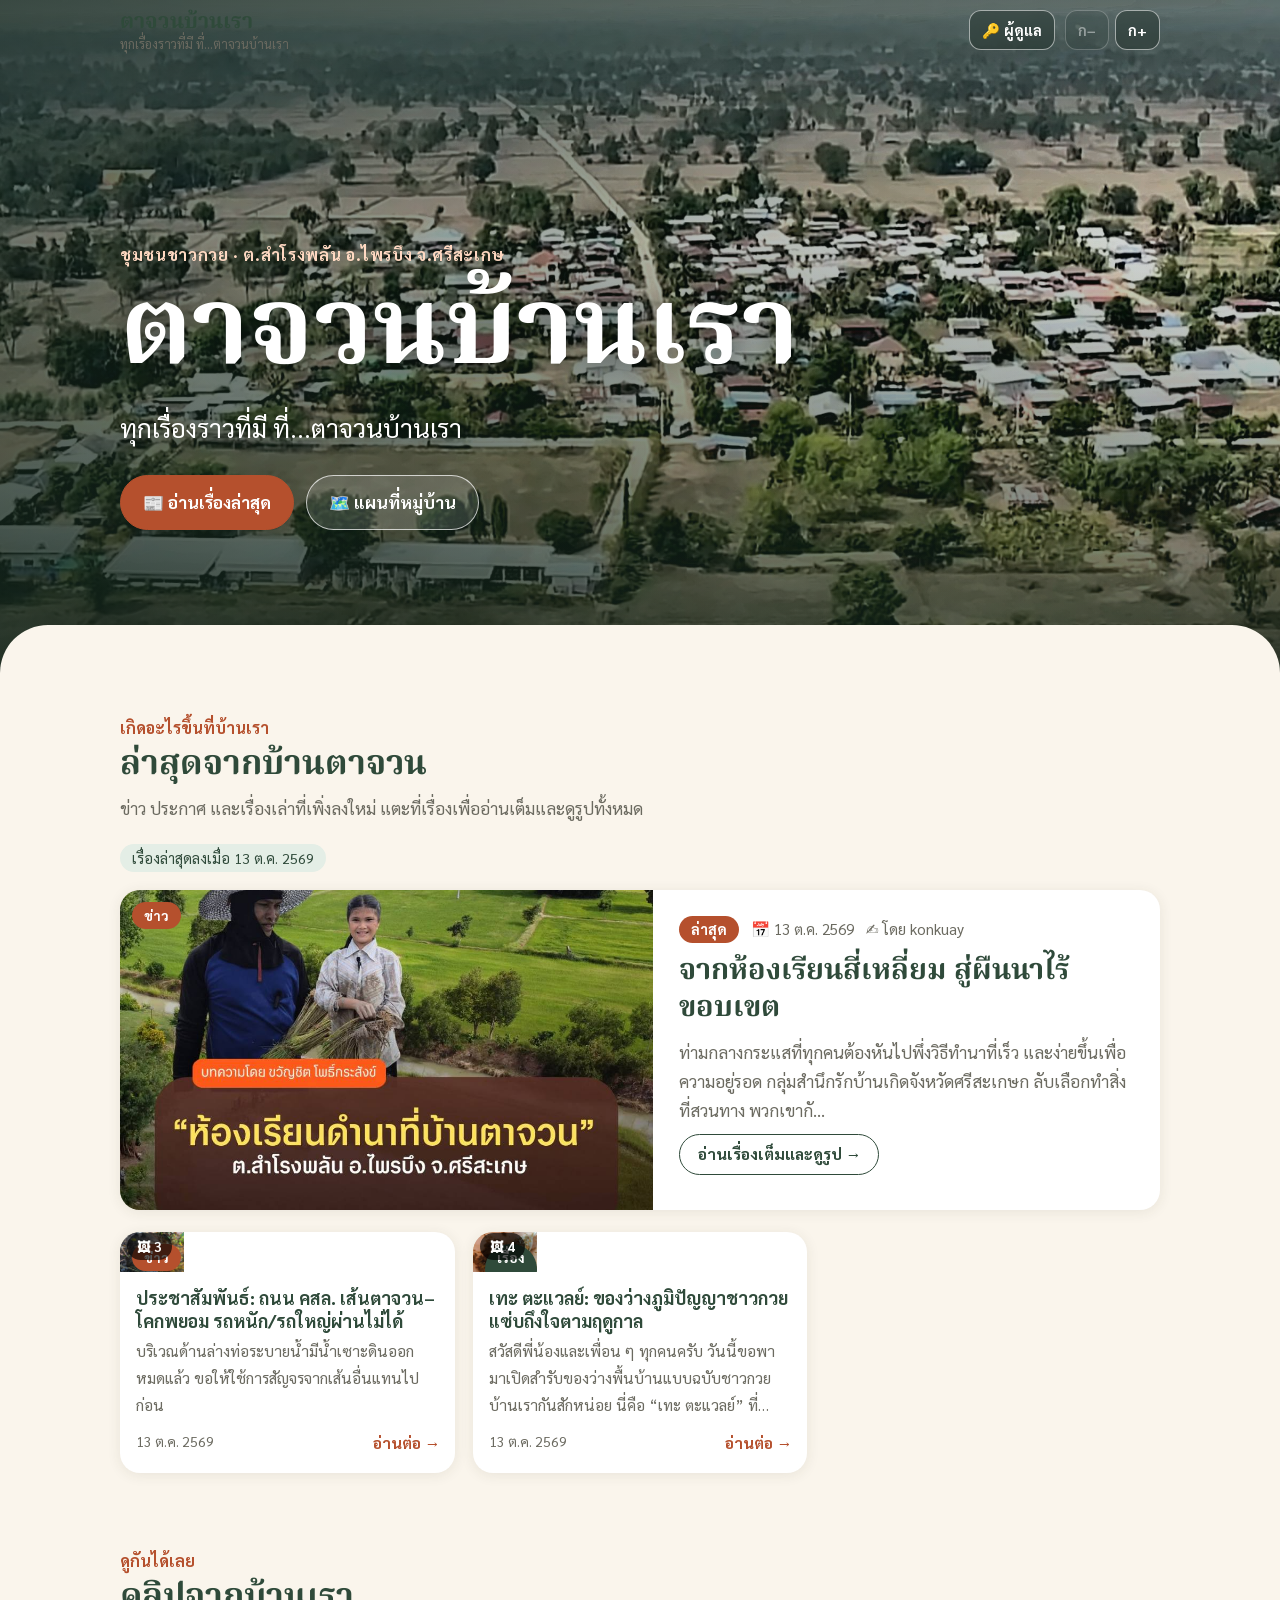
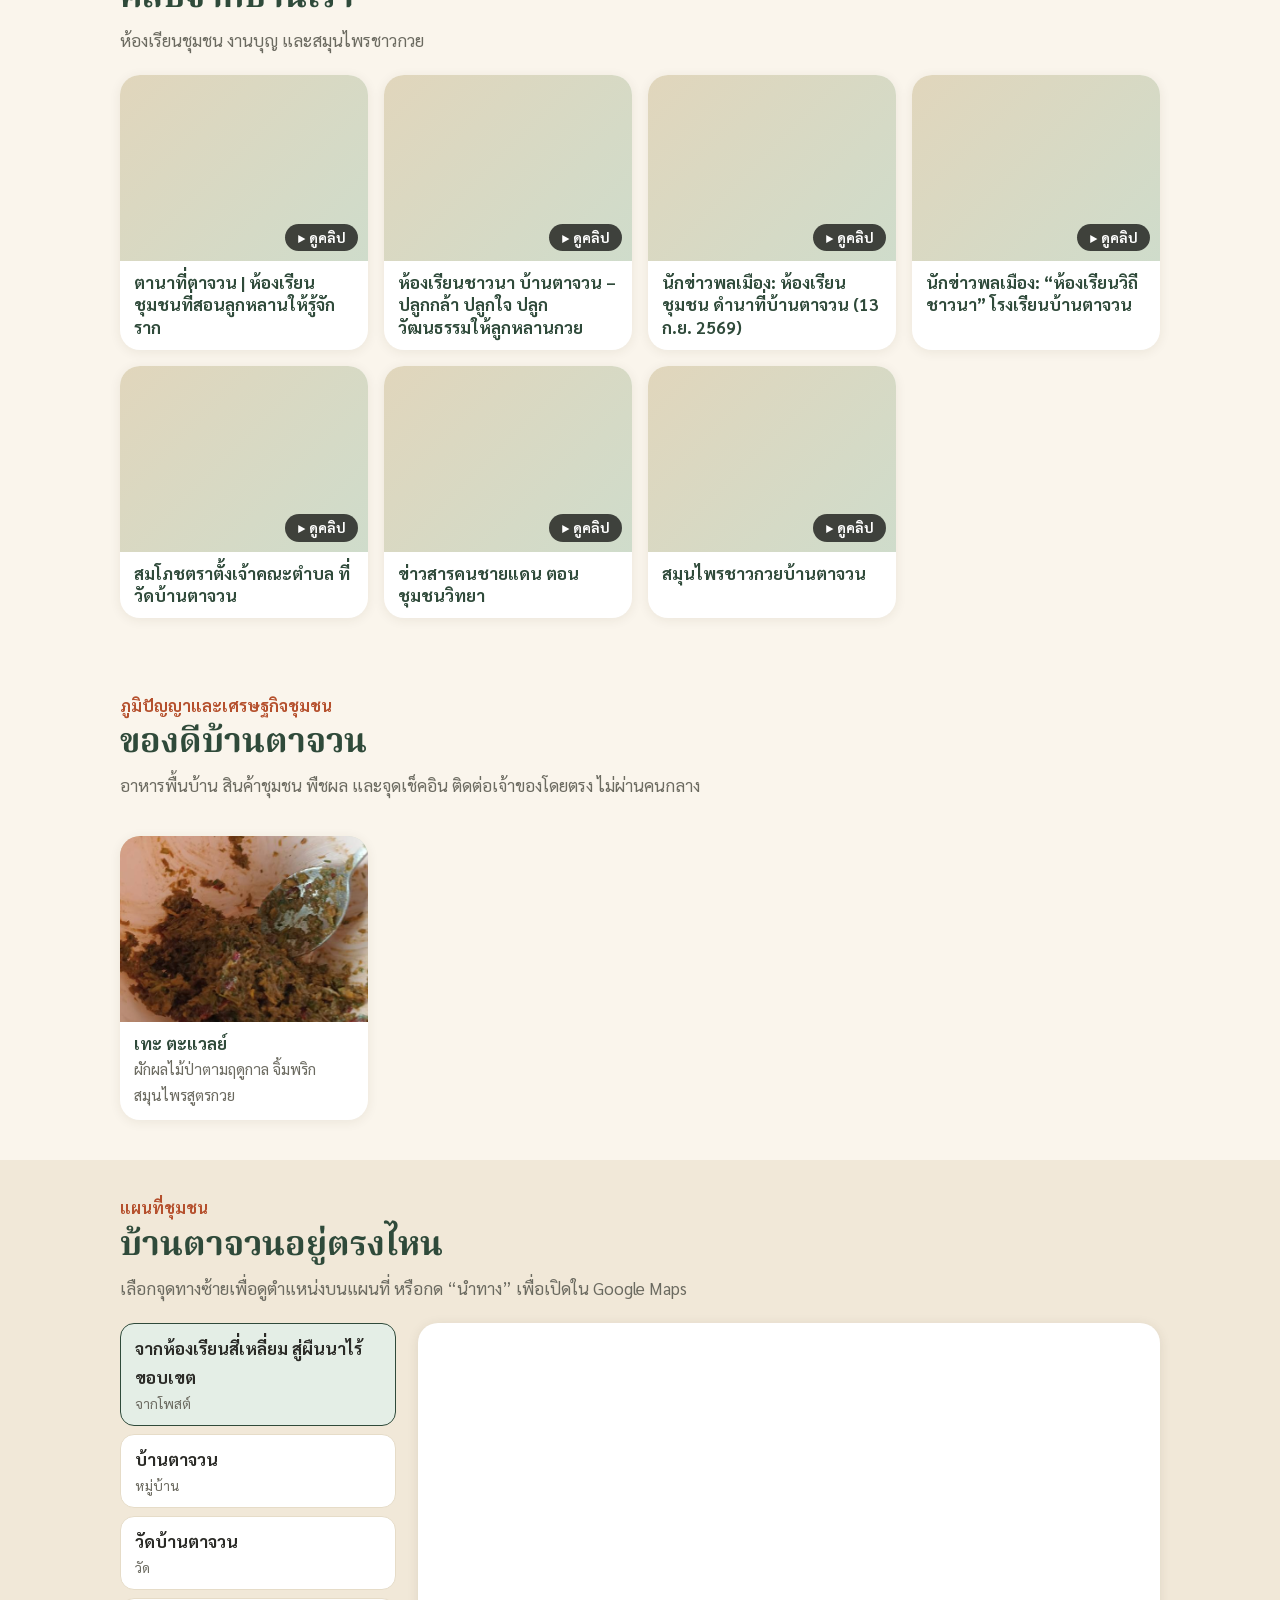
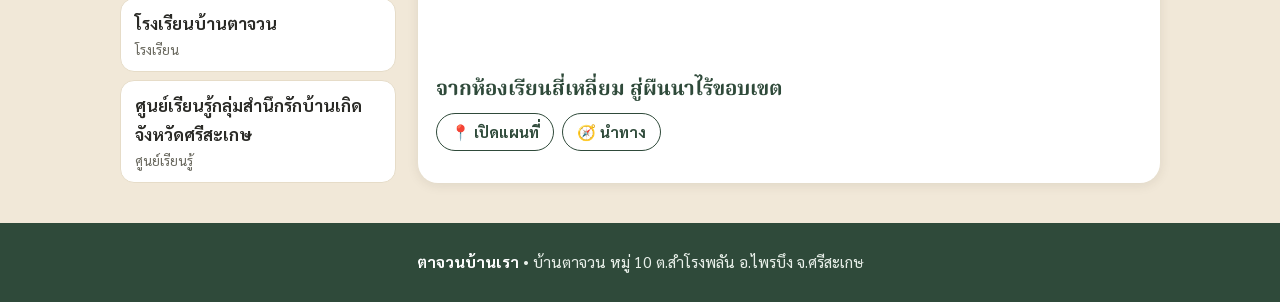
==== index.html @ bc22201b "Add files via upload" ====
<!DOCTYPE html>
<html lang="th">
<head>
<meta charset="utf-8">
<meta name="viewport" content="width=device-width, initial-scale=1">
<title>ตาจวนบ้านเรา | เว็บชุมชนบ้านตาจวน</title>
<meta name="description" content="ตาจวนบ้านเรา เว็บชุมชนบ้านตาจวน ข่าวสารล่าสุด เรื่องเล่า คลิป ภาพเก่า ของดี และแผนที่บ้านตาจวน">
<!-- ภาพตัวอย่างเวลาส่งลิงก์ใน LINE/Facebook: แก้ที่อยู่เว็บ https://YOUR-DOMAIN/ ทั้ง 2 จุดด้านล่างนี้ให้เป็นที่อยู่เว็บจริง (ลงท้ายด้วย / และต้องเหมือนกัน) -->
<meta property="og:type" content="website">
<meta property="og:locale" content="th_TH">
<meta property="og:site_name" content="ตาจวนบ้านเรา">
<meta property="og:title" content="ตาจวนบ้านเรา | เว็บชุมชนบ้านตาจวน">
<meta property="og:description" content="ข่าวสาร ภูมิปัญญาชาวกวย ของดี และเรื่องเล่าของคนบ้านตาจวน ต.สำโรงพลัน อ.ไพรบึง จ.ศรีสะเกษ">
<meta property="og:url" content="https://YOUR-DOMAIN/">
<meta property="og:image" content="https://YOUR-DOMAIN/hero.jpg">
<meta property="og:image:width" content="2414">
<meta property="og:image:height" content="938">
<meta name="twitter:card" content="summary_large_image">
<link rel="icon" href="data:image/svg+xml,%3Csvg xmlns='http://www.w3.org/2000/svg' viewBox='0 0 100 100'%3E%3Ctext y='.9em' font-size='90'%3E%F0%9F%8C%BE%3C/text%3E%3C/svg%3E">
<meta name="theme-color" content="#2f4a3a">
<link rel="preconnect" href="https://fonts.googleapis.com">
<link rel="preconnect" href="https://fonts.gstatic.com" crossorigin>
<link href="https://fonts.googleapis.com/css2?family=Sarabun:wght@400;700&family=Noto+Serif+Thai:wght@700&display=swap" rel="stylesheet">
<style>
:root{--fs:1;--green:#2f4a3a;--green2:#3d5f4a;--rust:#b5502d;--cream:#faf5ec;--sand:#f1e8d8;--ink:#2a2a26;--mute:#6b6a60;--line:#e6dcc8;--r:20px}
*{box-sizing:border-box}
html{font-size:calc(17px*var(--fs));scroll-behavior:smooth;scroll-padding-top:70px;-webkit-text-size-adjust:100%}
body{margin:0;font-family:"Sarabun",system-ui,sans-serif;color:var(--ink);background:var(--cream);line-height:1.7}
h1,h2,h3,h4{margin:0;line-height:1.3}
h1,h2,h3{font-family:"Noto Serif Thai","Sarabun",serif;font-weight:700}
button{font:inherit;color:inherit}
.hide{display:none!important}
.wrap{max-width:1080px;margin:0 auto;padding:0 20px}

/* ---------- header ---------- */
header{position:fixed;top:0;left:0;right:0;z-index:30;transition:background .3s,box-shadow .3s}
header.solid{background:rgba(250,245,236,.96);backdrop-filter:blur(8px);box-shadow:0 1px 0 var(--line)}
.bar{max-width:1080px;margin:0 auto;padding:10px 20px;display:flex;align-items:center;gap:10px}
.brand{margin-right:auto;text-decoration:none;color:var(--green);display:flex;flex-direction:column;line-height:1.2;opacity:0;transform:translateY(-6px);transition:.3s;pointer-events:none}
header.solid .brand{opacity:1;transform:none;pointer-events:auto}
.brand span{font-family:"Noto Serif Thai",serif;font-weight:700;font-size:1.25rem}
.brand small{font-size:.75rem;color:var(--mute)}
.admb,.sz button{border:1px solid rgba(255,255,255,.55);background:rgba(20,35,27,.38);color:#fff;border-radius:12px;padding:6px 12px;font-weight:700;cursor:pointer;text-decoration:none;backdrop-filter:blur(6px);font-size:.85rem;min-height:40px;display:inline-flex;align-items:center}
header.solid .admb,header.solid .sz button{background:#fff;color:var(--ink);border-color:var(--line)}
.admb span{margin-left:4px}
.sz{display:flex;gap:6px}
.sz button:disabled{opacity:.4;cursor:default}
@media(max-width:480px){.admb span{display:none}}

/* ---------- hero ---------- */
.hero{position:relative;min-height:min(84vh,680px);display:flex;align-items:flex-end;color:#fff;background:#4c6a57 url(hero.jpg) center 58%/cover no-repeat;overflow:hidden}
.hero::before{content:"";position:absolute;inset:0;background:linear-gradient(90deg,rgba(20,38,28,.55) 0%,rgba(20,38,28,.2) 55%,rgba(20,38,28,0) 100%),linear-gradient(180deg,rgba(20,38,28,.6) 0%,rgba(20,38,28,.15) 35%,rgba(20,38,28,.5) 78%,rgba(20,38,28,.8) 100%)}
.hero::after{content:"";position:absolute;left:0;right:0;bottom:-1px;height:56px;background:var(--cream);border-radius:48px 48px 0 0}
.hin{position:relative;z-index:2;width:100%;padding:130px 20px 110px}
.hin .eyebrow{color:#ffd9c2;letter-spacing:.04em}
.hero h1{font-size:clamp(3.2rem,12vw,6.4rem);line-height:1.08;text-shadow:0 3px 24px rgba(0,0,0,.45);margin:8px 0 12px}
.hero .sl{font-size:clamp(1.1rem,3vw,1.5rem);max-width:30ch;opacity:.95;text-shadow:0 2px 12px rgba(0,0,0,.5);margin:0 0 26px}
.hero .btns{gap:12px}
.hero .btn{background:var(--rust);color:#fff;border-color:var(--rust);font-size:1rem;padding:12px 22px}
.hero .btn.alt{background:rgba(255,255,255,.14);border-color:rgba(255,255,255,.7);color:#fff;backdrop-filter:blur(6px)}
@keyframes up{from{opacity:0;transform:translateY(18px)}to{opacity:1;transform:none}}
.hin>*{animation:up .8s both}.hin h1{animation-delay:.1s}.hin .sl{animation-delay:.2s}.hin .btns{animation-delay:.3s}
@media(prefers-reduced-motion:reduce){.hin>*{animation:none}html{scroll-behavior:auto}}

/* ---------- sections ---------- */
section{padding:34px 0 40px}
section.soft{background:var(--sand)}
.eyebrow{color:var(--rust);font-weight:700;font-size:.95rem}
section h2{font-size:clamp(1.5rem,4vw,2rem);color:var(--green);margin:2px 0 6px}
section h3{color:var(--green);font-size:1.3rem;margin:34px 0 4px}
.lead{color:var(--mute);margin:0 0 20px}
.mute{color:var(--mute)}
#upd{display:inline-block;margin:-10px 0 18px;font-size:.85rem;color:var(--green);background:#e4eee6;border-radius:999px;padding:2px 12px}
#upd:empty{display:none}

/* ---------- feed ---------- */
.card,.feat{display:block;border:0;padding:0;text-align:left;cursor:pointer;background:#fff;border-radius:var(--r);overflow:hidden;box-shadow:0 2px 14px rgba(60,50,30,.09);transition:transform .2s,box-shadow .2s}
.card:hover,.feat:hover{transform:translateY(-3px);box-shadow:0 8px 26px rgba(60,50,30,.16)}
.feat{display:grid;grid-template-columns:1.05fr 1fr;margin-bottom:22px}
.fpic,.cpic{position:relative;background:linear-gradient(135deg,#d9cdb2,#c8d6c4);display:flex;align-items:center;justify-content:center;font-size:3rem;overflow:hidden}
.fpic{min-height:320px}.cpic{aspect-ratio:16/10}
.fpic img,.cpic img{position:absolute;inset:0;width:100%;height:100%;object-fit:cover}
.chip{position:absolute;top:12px;left:12px;background:var(--green);color:#fff;font-size:.8rem;font-weight:700;border-radius:999px;padding:2px 12px}
.chip.n{background:var(--rust)}
.pcount{position:absolute;right:12px;bottom:12px;background:rgba(0,0,0,.65);color:#fff;font-size:.8rem;font-weight:700;border-radius:999px;padding:2px 10px}
.fb{padding:26px 26px 24px;display:flex;flex-direction:column;justify-content:center;gap:10px}
.fb h3{margin:0;font-size:clamp(1.3rem,3vw,1.7rem);color:var(--green)}
.fb p{margin:0;color:var(--mute)}
.dmeta{display:flex;flex-wrap:wrap;gap:8px 12px;align-items:center;font-size:.9rem}
.tag{background:var(--green);color:#fff;border-radius:999px;padding:1px 12px;font-weight:700;font-size:.85rem}
.tag.new,.tag.nw{background:var(--rust)}
.go{display:inline-block;align-self:flex-start;border:1.5px solid var(--green);color:var(--green);border-radius:999px;padding:6px 18px;font-weight:700;font-size:.92rem}
.cards{display:grid;grid-template-columns:repeat(auto-fill,minmax(250px,1fr));gap:18px}
.card{display:flex;flex-direction:column}
.cb{padding:14px 16px 16px;display:flex;flex-direction:column;gap:6px;flex:1}
.cb h4{font-size:1.05rem;color:var(--green)}
.cb p{margin:0;color:var(--mute);font-size:.92rem;display:-webkit-box;-webkit-line-clamp:3;-webkit-box-orient:vertical;overflow:hidden}
.cmeta{margin-top:auto;display:flex;justify-content:space-between;gap:8px;font-size:.82rem;color:var(--mute);padding-top:6px}
.cmeta .go{border:0;padding:0;color:var(--rust)}
.sample{background:#eee;color:#777;font-size:.7rem;border-radius:6px;padding:0 6px;margin-right:6px;vertical-align:middle}
@media(max-width:760px){.feat{grid-template-columns:1fr}.fpic{min-height:0;aspect-ratio:16/10}.fb{padding:18px}}

/* ---------- gallery / goods / videos ---------- */
.gal{display:grid;grid-template-columns:repeat(auto-fill,minmax(220px,1fr));gap:16px}
.it{background:#fff;border-radius:var(--r);overflow:hidden;box-shadow:0 2px 12px rgba(60,50,30,.08);text-decoration:none;color:inherit;display:block;position:relative;padding-bottom:12px}
.it .pic{position:relative;aspect-ratio:4/3;background:linear-gradient(135deg,#e1d6bc,#cfdccb);display:flex;align-items:center;justify-content:center;color:var(--green);font-weight:700;overflow:hidden}
.it .pic img{position:absolute;inset:0;width:100%;height:100%;object-fit:cover}
.it h4{padding:10px 14px 0;font-size:1rem;color:var(--green)}
.it p{margin:2px 14px 0;color:var(--mute);font-size:.9rem}
.play{position:absolute;right:10px;bottom:10px;background:rgba(0,0,0,.7);color:#fff;font-size:.8rem;font-weight:700;border-radius:999px;padding:2px 12px}
.pr{display:inline-block;margin:8px 14px 0;background:#fbe8dd;color:var(--rust);font-weight:700;border-radius:999px;padding:1px 12px;font-size:.9rem}
.tabs{display:flex;flex-wrap:wrap;gap:8px;margin-bottom:16px}
.tabs button{border:1.5px solid var(--line);background:#fff;border-radius:999px;padding:5px 16px;cursor:pointer;font-weight:700}
.tabs button.on{background:var(--green);color:#fff;border-color:var(--green)}

/* ---------- map ---------- */
.mapbox{display:grid;grid-template-columns:280px 1fr;gap:18px}
.plist{display:flex;flex-direction:column;gap:8px;max-height:460px;overflow:auto;padding-right:4px}
.pbtn{text-align:left;border:1.5px solid var(--line);background:#fff;border-radius:14px;padding:10px 14px;cursor:pointer;display:flex;flex-direction:column}
.pbtn span{font-size:.8rem;color:var(--mute)}
.pbtn.on{border-color:var(--green);background:#e4eee6}
.mview{background:#fff;border-radius:var(--r);overflow:hidden;box-shadow:0 2px 12px rgba(60,50,30,.1)}
.mview iframe{display:block;width:100%;height:340px;border:0}
.pinfo{padding:14px 18px 18px}.pinfo h3{margin:0 0 4px;font-size:1.2rem}.pinfo p{margin:0 0 10px;color:var(--mute)}
@media(max-width:760px){.mapbox{grid-template-columns:1fr}.plist{flex-direction:row;max-height:none;overflow-x:auto;padding-bottom:6px}.pbtn{min-width:150px}}

/* ---------- buttons ---------- */
.btns{display:flex;flex-wrap:wrap;gap:8px}
.btn{display:inline-flex;align-items:center;gap:6px;border:1.5px solid var(--green);background:var(--green);color:#fff;border-radius:999px;padding:9px 18px;font-weight:700;cursor:pointer;text-decoration:none}
.btn.alt{background:#fff;color:var(--green)}
.btn.sm{padding:5px 14px;font-size:.9rem}

/* ---------- dialog ---------- */
dialog{width:min(780px,94vw);max-height:92vh;border:0;border-radius:24px;padding:0;background:var(--cream);color:var(--ink);box-shadow:0 20px 60px rgba(0,0,0,.35)}
dialog::backdrop{background:rgba(20,30,24,.6)}
.dtop{position:sticky;top:0;z-index:5;display:flex;justify-content:flex-end;padding:10px 14px;background:linear-gradient(var(--cream) 70%,transparent)}
.dbody{padding:0 24px 28px}
.dbody h2{font-size:clamp(1.4rem,4vw,1.9rem);color:var(--green);margin:8px 0 14px}
.dbody p{margin:0 0 14px}
.dhero,.ph{margin:0 0 18px}
.dhero img,.ph img{width:100%;display:block;border-radius:16px}
figcaption{font-size:.85rem;color:var(--mute);margin-top:6px}
.pq{margin:16px 0;padding:10px 18px;border-left:4px solid var(--rust);background:#fff;border-radius:0 12px 12px 0;font-family:"Noto Serif Thai",serif}
.tip{background:#fff6dc;border-radius:12px;padding:10px 14px;margin:0 0 14px}
.pgt{margin:24px 0 10px!important}
.pgrid{display:grid;grid-template-columns:1fr 1fr;gap:12px}.pgrid.one{grid-template-columns:1fr}
.pgrid .ph{margin:0}
.lk{margin:18px 0}
.follow{margin-top:22px;background:#e4eee6;border-radius:16px;padding:14px 18px}.follow p{margin:0 0 10px}
@media(max-width:560px){.pgrid{grid-template-columns:1fr}.dbody{padding:0 16px 22px}}

footer{background:var(--green);color:#e8efe9;text-align:center;padding:26px 0;font-size:.92rem}
footer b{color:#fff}
</style>
</head>
<body>
<header>
  <div class="bar">
    <a class="brand" href="#top"><span id="bn"></span><small id="bs"></small></a>
    <a class="admb" href="admin.html" aria-label="สำหรับผู้ดูแลเว็บ: โพสต์ / แก้ไข">🔑<span> ผู้ดูแล</span></a>
    <div class="sz" role="group" aria-label="ปรับขนาดตัวอักษร">
      <button id="zm" aria-label="ตัวอักษรเล็กลง">ก−</button>
      <button id="zp" aria-label="ตัวอักษรใหญ่ขึ้น">ก+</button>
    </div>
  </div>
</header>

<main>
  <section class="hero" id="top"><div class="hin wrap">
    <div class="eyebrow">ชุมชนชาวกวย · ต.สำโรงพลัน อ.ไพรบึง จ.ศรีสะเกษ</div>
    <h1 id="hn">ตาจวนบ้านเรา</h1>
    <p class="sl" id="hs"></p>
    <div class="btns">
      <a class="btn" href="#latest">📰 อ่านเรื่องล่าสุด</a>
      <a class="btn alt" href="#map">🗺️ แผนที่หมู่บ้าน</a>
    </div>
  </div></section>

  <section id="latest"><div class="wrap">
    <div class="eyebrow">เกิดอะไรขึ้นที่บ้านเรา</div>
    <h2>ล่าสุดจากบ้านตาจวน</h2>
    <p class="lead">ข่าว ประกาศ และเรื่องเล่าที่เพิ่งลงใหม่ แตะที่เรื่องเพื่ออ่านเต็มและดูรูปทั้งหมด</p>
    <span id="upd"></span>
    <div id="feat"></div>
    <div class="cards" id="feed"></div>
  </div></section>

  <section id="media"><div class="wrap">
    <div class="eyebrow">ดูกันได้เลย</div>
    <h2>คลิปจากบ้านเรา</h2>
    <p class="lead">ห้องเรียนชุมชน งานบุญ และสมุนไพรชาวกวย</p>
    <div class="gal" id="vids"></div>
  </div></section>

  <section id="goods"><div class="wrap">
    <div class="eyebrow">ภูมิปัญญาและเศรษฐกิจชุมชน</div>
    <h2>ของดีบ้านตาจวน</h2>
    <p class="lead">อาหารพื้นบ้าน สินค้าชุมชน พืชผล และจุดเช็คอิน ติดต่อเจ้าของโดยตรง ไม่ผ่านคนกลาง</p>
    <div class="tabs" id="gtabs"></div>
    <div class="gal" id="ggal"></div>
    <div id="heroWrap" class="hide"><h3>คนดีศรีตาจวน</h3><p class="lead">ชื่นชมคนบ้านเรา เด็กเรียนดี นักกีฬา และผู้ที่ทำความดีให้ชุมชน</p><div class="gal" id="hero"></div></div>
  </div></section>

  <section id="map" class="soft"><div class="wrap">
    <div class="eyebrow">แผนที่ชุมชน</div>
    <h2>บ้านตาจวนอยู่ตรงไหน</h2>
    <p class="lead">เลือกจุดทางซ้ายเพื่อดูตำแหน่งบนแผนที่ หรือกด “นำทาง” เพื่อเปิดใน Google Maps</p>
    <div class="mapbox">
      <div class="plist" id="plist" role="tablist" aria-label="จุดสำคัญในชุมชน"></div>
      <div class="mview">
        <iframe id="mf" title="แผนที่" loading="lazy" referrerpolicy="no-referrer-when-downgrade"></iframe>
        <div class="pinfo"><h3 id="pn"></h3><p id="pd"></p><div class="btns" id="pb"></div></div>
      </div>
    </div>
  </div></section>
</main>

<footer><div class="wrap">
  <b id="fn"></b> • <span id="fs"></span>
</div></footer>

<dialog id="dlg" aria-label="อ่านเรื่องเต็ม"><div class="dtop"><button class="btn alt sm" id="dx">✕ ปิด</button></div><div class="dbody" id="dbody"></div></dialog>

<noscript><div class="wrap" style="padding:30px 20px">กรุณาเปิด JavaScript เพื่อดูเนื้อหาของเว็บนี้</div></noscript>

<!-- โหลดข้อมูลสดใหม่ทุกครั้ง (ใส่เวลาต่อท้ายชื่อไฟล์ ไม่ต้องแก้เลข ?v= อีกต่อไป) -->
<script>
(function(){var t=Date.now();["content.js","posts.js"].forEach(function(f){document.write('<script src="'+f+'?t='+t+'"><\/script>')})})();
</script>
<script>
const $=i=>document.getElementById(i);
function el(t,c,x){const e=document.createElement(t);if(c)e.className=c;if(x!=null)e.textContent=x;return e}
const isS=t=>/^ตัวอย่าง:/.test(t);
function put(n,t){if(isS(t)){n.append(el("span","sample","ตัวอย่าง"),document.createTextNode(t.replace(/^ตัวอย่าง:\s*/,"")))}else n.append(document.createTextNode(t));return n}
function img(src,alt){const i=new Image();i.src=src;i.alt=alt||"";i.loading="lazy";i.onerror=()=>i.remove();return i}
function ext(a,u){a.href=u;a.target="_blank";a.rel="noopener";return a}
const mq=encodeURIComponent;

/* หัวและท้ายเว็บ */
document.title=SITE.name+" | เว็บชุมชนบ้านตาจวน";
$("bn").textContent=SITE.name;$("bs").textContent=SITE.slogan||"";$("hn").textContent=SITE.name;$("hs").textContent=SITE.slogan||"ทุกเรื่องราวที่มี ที่…ตาจวนบ้านเรา";
$("fn").textContent=SITE.name;$("fs").textContent=SITE.address;

function links(box,L){(L||[]).forEach(l=>box.append(ext(el("a","btn alt sm",l[0]),l[1])))}
function pinBtns(box,q){box.append(ext(el("a","btn alt sm","📍 เปิดแผนที่"),"https://www.google.com/maps/search/?api=1&query="+mq(q)),ext(el("a","btn alt sm","🧭 นำทาง"),"https://www.google.com/maps/dir/?api=1&destination="+mq(q)))}

/* โพสต์จาก posts.js (แก้ไข/ลบได้ที่ admin.html) */
const HT=typeof HIDE_TITLES!=="undefined"?HIDE_TITLES:[];
const P=(typeof POSTS!=="undefined"?POSTS:[]).filter(p=>p&&!HT.includes(p.title));
const strip=t=>String(t||"").split("\n").filter(l=>!isS(l.trim())).join("\n");
function ex(t,ti){const L=strip(t).split("\n").map(x=>x.trim()).filter(Boolean),dup=x=>ti&&ti.includes(x.slice(0,15)),l=L.find(x=>x.length>=40&&!dup(x))||L.find(x=>!dup(x))||L[0]||"";return l.length>150?l.slice(0,148).trimEnd()+"…":l}
const hid=new Set(P.flatMap(p=>[p.orig,p.title]).filter(Boolean));
[STORIES,NEWS].forEach(a=>{for(let i=a.length-1;i>=0;i--)if(hid.has(a[i][1]))a.splice(i,1)});
P.filter(p=>p.t!=="x").slice().reverse().forEach(p=>{
 if(p.t==="p"){PLACES.unshift([p.title,"สถานที่",p.pin||p.title,p.body||""]);return}
 let pl="";if(p.pin){const ex=PLACES.find(x=>x[2]===p.pin);if(ex)pl=ex[0];else{pl=p.title;PLACES.unshift([p.title,"จากโพสต์",p.pin,""])}}
 (p.t==="n"?NEWS:STORIES).unshift([p.date||"",p.title,ex(p.body,p.title),strip(p.body),(p.photos||[]).map(x=>[x.src,x.cap||""]),p.link&&p.link.url?[["ดูเพิ่มเติม",p.link.url]]:[],pl,p.by||"",1])});

[...NEWS,...STORIES].forEach(n=>{n[2]=strip(n[2]);n[3]=strip(n[3])});
/* รวมข่าว + เรื่องเล่า เรียงใหม่สุดก่อน */
const TH=["ม.ค.","ก.พ.","มี.ค.","เม.ย.","พ.ค.","มิ.ย.","ก.ค.","ส.ค.","ก.ย.","ต.ค.","พ.ย.","ธ.ค."];
const TS=["มค","กพ","มีค","เมย","พค","มิย","กค","สค","กย","ตค","พย","ธค"],TF=["มกราคม","กุมภาพันธ์","มีนาคม","เมษายน","พฤษภาคม","มิถุนายน","กรกฎาคม","สิงหาคม","กันยายน","ตุลาคม","พฤศจิกายน","ธันวาคม"];
function dv(s){s=String(s||"").trim();let m=s.match(/(\d{4})-(\d{1,2})-(\d{1,2})/);
 if(m){let y=+m[1];if(y<2400)y+=543;return y*10000+(+m[2]-1)*100+(+m[3])}
 m=s.match(/(\d{1,2})\s*([^\s\d]+)\s*(\d{2,4})/);if(!m)return 0;
 const nm=m[2].replace(/[.\u0e2f]/g,""),mo=TS.indexOf(nm)>=0?TS.indexOf(nm):TF.indexOf(nm);if(mo<0)return 0;
 let y=+m[3];if(y<100)y+=2500;else if(y<2400)y+=543;return y*10000+mo*100+(+m[1])}
const NOW=new Date(),TODAY=(NOW.getFullYear()+543)*10000+NOW.getMonth()*100+NOW.getDate();
const FEED=[...NEWS.map(n=>[n,"ข่าว"]),...STORIES.map(n=>[n,"เรื่องเล่า"])].map((x,i)=>({n:x[0],tag:x[1],i,v:dv(x[0][0])||(x[0][8]?TODAY:0)})).sort((a,b)=>b.v-a.v||a.i-b.i);

/* การ์ด + หน้าต่างอ่านเต็ม */
function fig(p){const g=el("figure","ph");g.append(img(p[0],p[1]));if(p[1])g.append(el("figcaption","",p[1]));return g}
const isN=t=>t==="ข่าว";
function pic(n,tag,cls){const p=el("div",cls,isN(tag)?"📰":"📖"),cv=n[4]&&n[4][0];
 if(cv)p.append(img(cv[0],n[1]));p.append(el("span","chip"+(isN(tag)?" n":""),tag));
 if(n[4]&&n[4].length>1)p.append(el("span","pcount","🖼 "+n[4].length));return p}
function card(n,tag){const a=el("button","card"),p=pic(n,tag,"cpic");
 const b=el("div","cb"),h=el("h4"),m=el("div","cmeta");put(h,n[1]);
 m.append(el("span","cdt",[n[0],n[7]&&"โดย "+n[7]].filter(Boolean).join(" · ")),el("span","go","อ่านต่อ →"));
 b.append(h,el("p","",n[2]),m);a.append(p,b);a.onclick=()=>openFull(n,tag);return a}
function feat(n,tag){const a=el("button","feat"),p=pic(n,tag,"fpic");
 const b=el("div","fb"),m=el("div","dmeta"),h=el("h3");
 m.append(el("span","tag new","ล่าสุด"));if(n[0])m.append(el("span","mute","📅 "+n[0]));if(n[7])m.append(el("span","mute","✍ โดย "+n[7]));put(h,n[1]);
 b.append(m,h,el("p","",n[2]),el("span","go","อ่านเรื่องเต็มและดูรูป →"));a.append(p,b);a.onclick=()=>openFull(n,tag);return a}
function openFull(n,tag){const c=$("dbody");c.replaceChildren();const ph=n[4]||[];
 if(ph[0]){const hf=el("figure","dhero");hf.append(img(ph[0][0],ph[0][1]));if(ph[0][1])hf.append(el("figcaption","",ph[0][1]));c.append(hf)}
 const m=el("div","dmeta"),h=el("h2");m.append(el("span","tag"+(isN(tag)?" nw":""),(isN(tag)?"📢 ":"📖 ")+tag));
 if(n[0])m.append(el("span","mute","📅 "+n[0]));if(n[7])m.append(el("span","mute","✍ โดย "+n[7]));put(h,n[1]);c.append(m,h);
 String(n[3]||n[2]).split("\n").map(x=>x.trim()).filter(Boolean).forEach(x=>{
  if(/^[“"].+[”"]$/.test(x)){c.append(el("blockquote","pq",x));return}
  if(/^(คำแนะนำ|หมายเหตุ|ข้อควรระวัง)/.test(x)){const t=el("div","tip");t.append(el("b","","💡 "),document.createTextNode(x));c.append(t);return}
  c.append(put(el("p"),x))});
 if(ph.length>1){c.append(el("h3","pgt","ภาพเพิ่มเติม"));const g=el("div","pgrid"+(ph.length===2?" one":""));ph.slice(1).forEach(p=>g.append(fig(p)));c.append(g)}
 const bx=el("div","btns lk");links(bx,n[5]);const pl=n[6]&&PLACES.find(p=>p[0]===n[6]);if(pl){pinBtns(bx,pl[2]);const sh=el("button","btn alt sm","🗺️ ดูบนแผนที่ชุมชน");sh.onclick=()=>{$("dlg").close();selPlace(PLACES.indexOf(pl));$("map").scrollIntoView()};bx.append(sh)}if(bx.children.length)c.append(bx);
 const f=el("div","follow"),sh=el("button","btn sm","📤 ส่งต่อให้เพื่อนและญาติ");
 f.append(el("p","","💚 ติดตามเรื่องราวบ้านตาจวนได้ที่เว็บนี้ ส่งต่อให้คนบ้านเราที่อยู่ไกลได้เลย"),sh);c.append(f);
 sh.onclick=()=>{const u=location.origin+location.pathname;if(navigator.share)navigator.share({title:n[1],text:n[2],url:u}).catch(()=>{});else{try{navigator.clipboard.writeText(u)}catch(e){}sh.textContent="คัดลอกลิงก์แล้ว ✓"}};
 $("dlg").showModal();$("dlg").scrollTop=0}
$("dx").onclick=()=>$("dlg").close();
$("dlg").onclick=e=>{if(e.target===$("dlg"))$("dlg").close()};

/* ล่าสุด */
if(FEED.length){
 if(FEED[0].n[0])$("upd").textContent="เรื่องล่าสุดลงเมื่อ "+FEED[0].n[0];
 $("feat").append(feat(FEED[0].n,FEED[0].tag));
 FEED.slice(1).forEach(f=>$("feed").append(card(f.n,f.tag)));
}else $("feat").append(el("p","mute","ยังไม่มีเรื่องใหม่ แวะมาติดตามได้เสมอ"));
/* คลิป */
if(!VIDEOS.length)$("media").classList.add("hide");
VIDEOS.forEach(v=>{const a=el("a","it"),p=el("div","pic");p.append(img("https://i.ytimg.com/vi/"+v[0]+"/mqdefault.jpg",v[1]),el("span","play","▶ ดูคลิป"));
 ext(a,"https://www.youtube.com/watch?v="+v[0]);a.append(p,el("h4","",v[1]));$("vids").append(a)});

const real=a=>a.filter(r=>!isS(r[0])&&!isS(r[1]||""));

/* ของดี + คนดี */
const GD=GOODS.filter(g=>!isS(g[1]));
let gf="ทั้งหมด";
function rG(){const cats=["ทั้งหมด",...new Set(GD.map(g=>g[0]))];
 $("gtabs").replaceChildren(...(cats.length>2?cats.map(k=>{const b=el("button",k===gf?"on":"",k);b.onclick=()=>{gf=k;rG()};return b}):[]));
 $("ggal").replaceChildren(...GD.filter(g=>gf==="ทั้งหมด"||g[0]===gf).map(g=>{const d=el("div","it"),p=el("div","pic",g[0]);
  const pp=P.find(x=>x.photos&&x.photos[0]&&(x.title||"").includes(g[1])),gs=g[4]||(pp&&pp.photos[0].src);
  if(gs){const im=img(gs,g[1]);im.onerror=()=>{im.remove();p.textContent=g[0]};p.textContent="";p.append(im)}
  const s=el("p");put(s,g[2]);d.append(el("h4","",g[1]),s);d.insertBefore(p,d.firstChild);
  if(g[3]){const pr=el("span","pr");put(pr,g[3]);d.append(pr)}return d}))}
if(GD.length)rG();else $("goods").classList.add("hide");
const HE=HEROES.filter(h=>!isS(h[0]));
if(HE.length){$("heroWrap").classList.remove("hide");HE.forEach(h=>{const d=el("div","it"),p=el("div","pic","คนดี");if(h[2]){p.textContent="";p.append(img(h[2],h[0]))}
 const s=el("p");put(s,h[1]);d.append(p,el("h4","",h[0]),s);$("hero").append(d)})}

/* แผนที่ชุมชน */
let cur=-1;
function selPlace(i){if(i<0||i>=PLACES.length)i=0;cur=i;const p=PLACES[i];
 [...$("plist").children].forEach((b,k)=>{b.classList.toggle("on",k===i);b.setAttribute("aria-selected",k===i)});
 $("mf").src="https://www.google.com/maps?q="+mq(p[2])+"&z=17&output=embed";$("mf").title="แผนที่: "+p[0];
 $("pn").textContent=p[0];$("pd").textContent=(p[3]||"").replace(/^ตัวอย่าง:\s*/,"");$("pb").replaceChildren();pinBtns($("pb"),p[2])}
PLACES.forEach((p,i)=>{const b=el("button","pbtn");b.setAttribute("role","tab");b.append(el("b","",p[0]),el("span","",p[1]));b.onclick=()=>selPlace(i);$("plist").append(b)});
selPlace(0);

/* ขนาดตัวอักษร */
(function(){const Z=[1,1.15,1.3,1.5],K="tj2_zoom";let i=0;try{const v=parseInt(localStorage.getItem(K),10);if(v>=0&&v<Z.length)i=v}catch(e){}
 function ap(){document.documentElement.style.setProperty("--fs",Z[i]);$("zm").disabled=i===0;$("zp").disabled=i===Z.length-1;try{localStorage.setItem(K,i)}catch(e){}}
 $("zm").onclick=()=>{if(i>0){i--;ap()}};$("zp").onclick=()=>{if(i<Z.length-1){i++;ap()}};ap()})();

/* หัวเว็บโปร่งบนภาพ แล้วทึบเมื่อเลื่อนลง */
(function(){const h=document.querySelector("header");const f=()=>h.classList.toggle("solid",scrollY>window.innerHeight*.45);addEventListener("scroll",f,{passive:true});f()})();
</script>
</body>
</html>
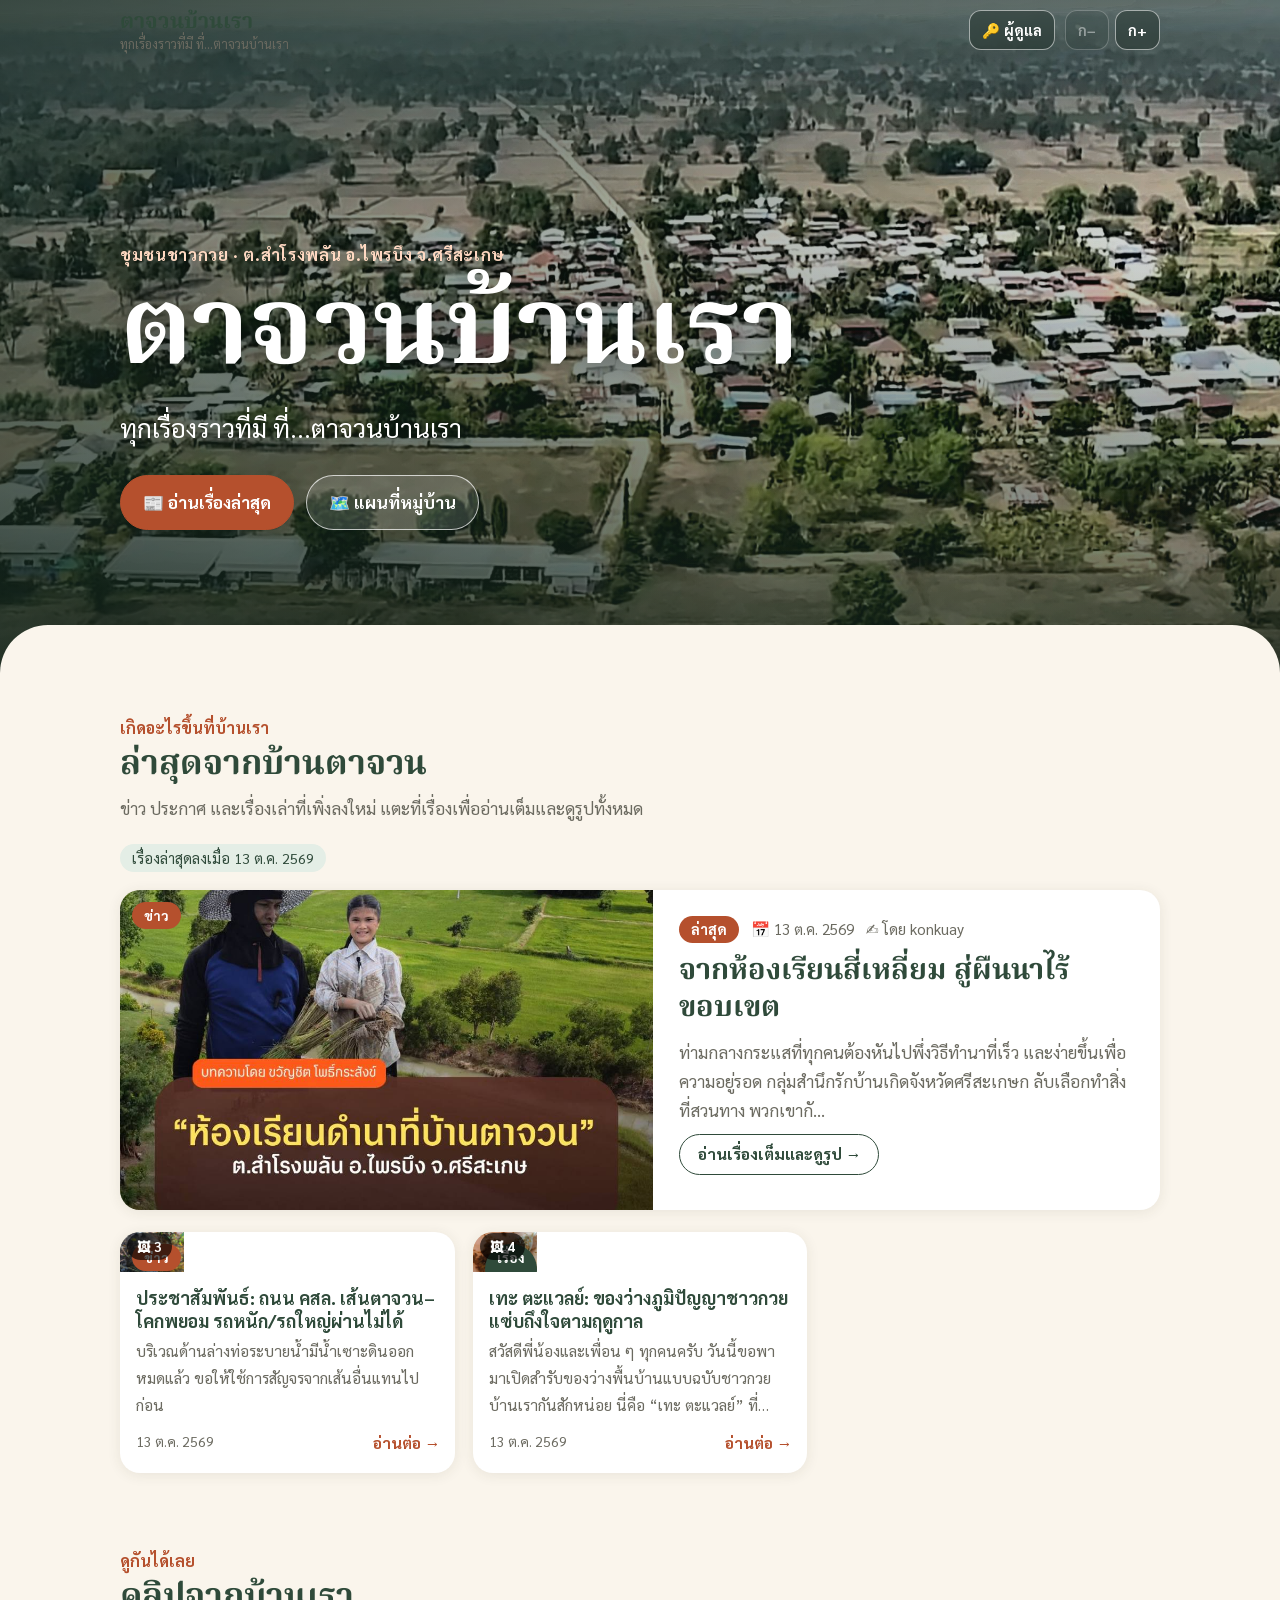
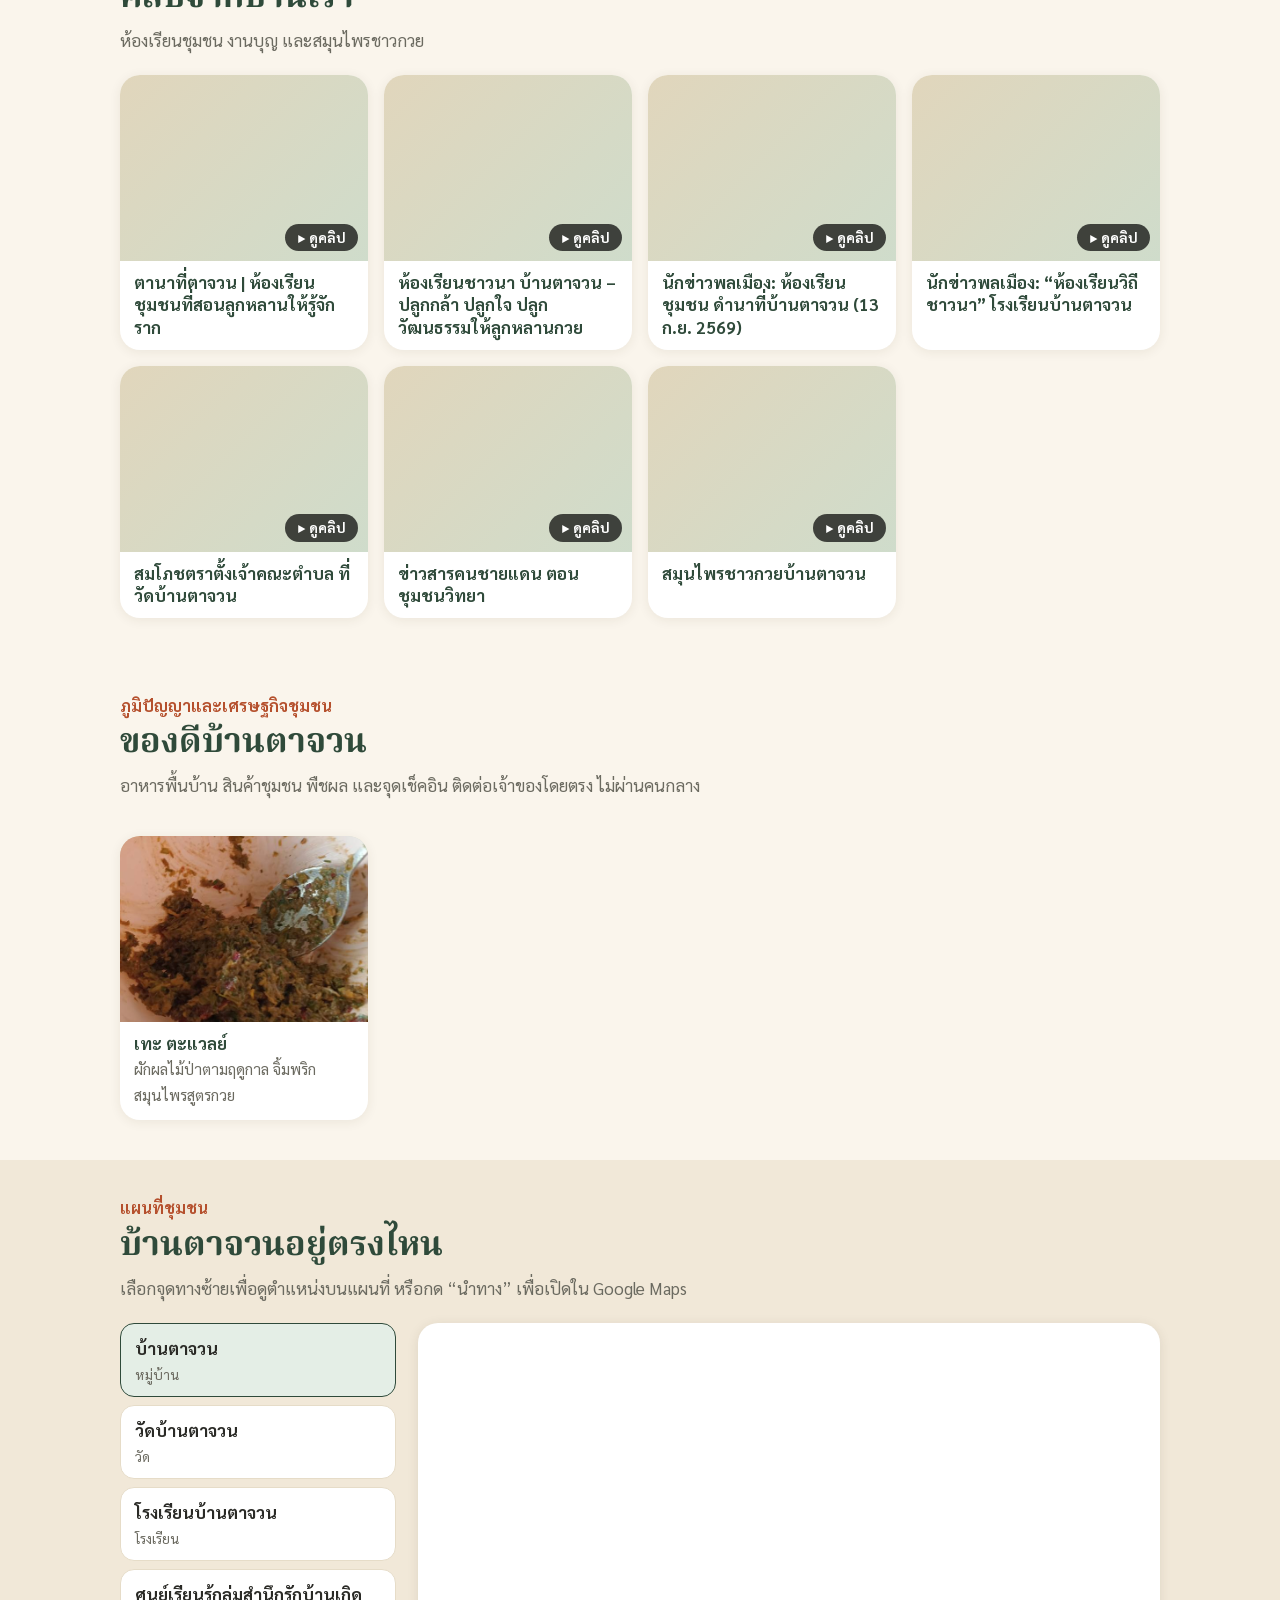
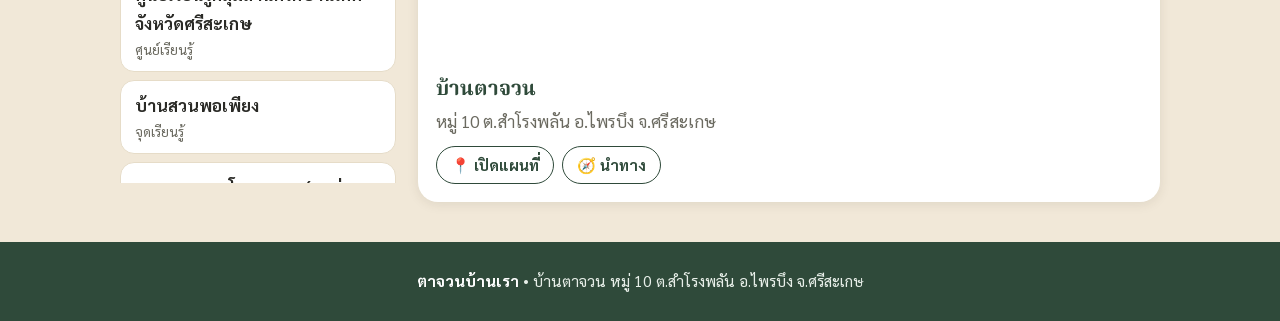
==== commit 0d670ac6: "Add files via upload" ====
--- a/index.html
+++ b/index.html
@@ -149,11 +149,31 @@
 .follow{margin-top:22px;background:#e4eee6;border-radius:16px;padding:14px 18px}.follow p{margin:0 0 10px}
 @media(max-width:560px){.pgrid{grid-template-columns:1fr}.dbody{padding:0 16px 22px}}
 
+
+/* ---------- ลิงก์ในเนื้อหา / วิดีโอ / การเข้าถึง ---------- */
+.tl{color:var(--rust);font-weight:700;text-decoration:underline;text-underline-offset:3px;word-break:break-word}
+.tl:hover{color:var(--green)}
+.lkp{margin:0 0 14px}
+.lkp .btn{max-width:100%;word-break:break-word}
+.vid{margin:0 0 18px}
+.vbox{position:relative;aspect-ratio:16/9;background:#1d2a22;border-radius:16px;overflow:hidden}
+.vbox iframe,.vthumb{position:absolute;inset:0;width:100%;height:100%;border:0}
+.vthumb{padding:0;background:none;cursor:pointer;display:block}
+.vthumb img{width:100%;height:100%;object-fit:cover;display:block}
+.vplay{position:absolute;left:50%;top:50%;transform:translate(-50%,-50%);width:72px;height:72px;border-radius:50%;background:rgba(181,80,45,.95);color:#fff;display:flex;align-items:center;justify-content:center;font-size:1.8rem;box-shadow:0 4px 18px rgba(0,0,0,.4);padding-left:5px}
+.vlink{display:inline-block;margin-top:6px;font-size:.9rem}
+a:focus-visible,button:focus-visible{outline:3px solid #e9a23b;outline-offset:2px}
+.skip{position:absolute;left:12px;top:-60px;z-index:60;background:#fff;color:var(--green);font-weight:700;padding:8px 14px;border-radius:10px;text-decoration:none}
+.skip:focus{top:10px}
+.totop{position:fixed;right:16px;bottom:18px;z-index:40;border:0;border-radius:999px;background:var(--green);color:#fff;font-weight:700;font-size:1rem;padding:10px 16px;cursor:pointer;box-shadow:0 4px 16px rgba(0,0,0,.3);display:flex;gap:6px;align-items:center}
+.totop span{font-size:.85rem}
+
 footer{background:var(--green);color:#e8efe9;text-align:center;padding:26px 0;font-size:.92rem}
 footer b{color:#fff}
 </style>
 </head>
 <body>
+<a class="skip" href="#latest">ข้ามไปที่เนื้อหา</a>
 <header>
   <div class="bar">
     <a class="brand" href="#top"><span id="bn"></span><small id="bs"></small></a>
@@ -221,6 +241,7 @@
 
 <dialog id="dlg" aria-label="อ่านเรื่องเต็ม"><div class="dtop"><button class="btn alt sm" id="dx">✕ ปิด</button></div><div class="dbody" id="dbody"></div></dialog>
 
+<button id="up" class="totop hide" aria-label="กลับขึ้นด้านบน">↑<span>ขึ้นบน</span></button>
 <noscript><div class="wrap" style="padding:30px 20px">กรุณาเปิด JavaScript เพื่อดูเนื้อหาของเว็บนี้</div></noscript>
 
 <!-- โหลดข้อมูลสดใหม่ทุกครั้ง (ใส่เวลาต่อท้ายชื่อไฟล์ ไม่ต้องแก้เลข ?v= อีกต่อไป) -->
@@ -236,27 +257,52 @@
 function ext(a,u){a.href=u;a.target="_blank";a.rel="noopener";return a}
 const mq=encodeURIComponent;
 
+/* ลิงก์ในเนื้อหา: แปลง URL และ [ข้อความ](url) ให้กดเปิดได้ / คลิป YouTube เล่นในหน้าได้ */
+const URL_RE=/(\[([^\]]+)\]\((https?:\/\/[^\s)]+)\))|((?:https?:\/\/|www\.)[^\s\u0E00-\u0E7F"'<>]+)/gi;
+const fixU=u=>{u=String(u||"").trim();return/^https?:\/\//i.test(u)?u:"https://"+u.replace(/^\/+/,"")};
+const host=u=>{try{return new URL(u).hostname.replace(/^www\./,"")}catch(e){return u}};
+const yt=u=>{const m=String(u).match(/(?:youtu\.be\/|youtube\.com\/(?:watch\?(?:[^#\s]*&)?v=|shorts\/|embed\/|live\/))([\w-]{11})/);return m&&m[1]};
+const nice=u=>{const h=host(u);if(yt(u))return"▶ ดูวิดีโอ (YouTube)";if(/facebook\.com|fb\.watch|fb\.com/.test(h))return"เปิดใน Facebook";if(/line\.me/.test(h))return"เปิดใน LINE";return"เปิดลิงก์ ("+h+")"};
+function aLink(u,label,cls){const a=ext(el("a",cls||"tl",label),u);a.setAttribute("aria-label",label+" (เปิดในแท็บใหม่)");return a}
+function rich(n,t){t=String(t||"");let last=0,m;URL_RE.lastIndex=0;
+ while((m=URL_RE.exec(t))){n.append(document.createTextNode(t.slice(last,m.index)));
+  let u,label=null,tail="";
+  if(m[1]){u=m[3];label=m[2]}else{u=m[4];while(/[.,;:!?)\]'"”’]$/.test(u)){tail=u.slice(-1)+tail;u=u.slice(0,-1)}u=fixU(u)}
+  n.append(aLink(u,label||nice(u)));if(tail)n.append(document.createTextNode(tail));last=m.index+m[0].length}
+ n.append(document.createTextNode(t.slice(last)));return n}
+function vid(u){const id=yt(u),w=el("div","vid"),b=el("button","vthumb");b.setAttribute("aria-label","เล่นวิดีโอ");
+ b.append(img("https://i.ytimg.com/vi/"+id+"/hqdefault.jpg",""),el("span","vplay","▶"));
+ b.onclick=()=>{const f=document.createElement("iframe");f.src="https://www.youtube-nocookie.com/embed/"+id+"?autoplay=1&rel=0";f.allow="autoplay; encrypted-media; picture-in-picture; fullscreen";f.allowFullscreen=true;f.title="วิดีโอ";b.replaceWith(f)};
+ const x=el("div","vbox");x.append(b);w.append(x,aLink(u,"เปิดใน YouTube","tl vlink"));return w}
+function para(x){
+ let m=x.match(/^\[([^\]]+)\]\((https?:\/\/[^\s)]+)\)$/),u=null,label=null;
+ if(m){label=m[1];u=m[2]}else if(/^(?:https?:\/\/|www\.)\S+$/i.test(x)){u=fixU(x)}
+ if(u){if(yt(u))return vid(u);const d=el("p","lkp");d.append(aLink(u,"🔗 "+(label||nice(u)),"btn"));return d}
+ return rich(el("p"),x)}
+const plain=t=>String(t||"").replace(/\[([^\]]+)\]\(https?:\/\/[^\s)]+\)/g,"$1").replace(/(?:https?:\/\/|www\.)[^\s\u0E00-\u0E7F"'<>]+/gi,"").replace(/[ \t]{2,}/g," ").replace(/[:：]\s*$/,"").trim();
+const rid=n=>encodeURIComponent(n[1]);
+
 /* หัวและท้ายเว็บ */
 document.title=SITE.name+" | เว็บชุมชนบ้านตาจวน";
 $("bn").textContent=SITE.name;$("bs").textContent=SITE.slogan||"";$("hn").textContent=SITE.name;$("hs").textContent=SITE.slogan||"ทุกเรื่องราวที่มี ที่…ตาจวนบ้านเรา";
 $("fn").textContent=SITE.name;$("fs").textContent=SITE.address;
 
-function links(box,L){(L||[]).forEach(l=>box.append(ext(el("a","btn alt sm",l[0]),l[1])))}
+function links(box,L){(L||[]).forEach(l=>box.append(aLink(l[1],"🔗 "+l[0],"btn alt sm")))}
 function pinBtns(box,q){box.append(ext(el("a","btn alt sm","📍 เปิดแผนที่"),"https://www.google.com/maps/search/?api=1&query="+mq(q)),ext(el("a","btn alt sm","🧭 นำทาง"),"https://www.google.com/maps/dir/?api=1&destination="+mq(q)))}
 
 /* โพสต์จาก posts.js (แก้ไข/ลบได้ที่ admin.html) */
 const HT=typeof HIDE_TITLES!=="undefined"?HIDE_TITLES:[];
 const P=(typeof POSTS!=="undefined"?POSTS:[]).filter(p=>p&&!HT.includes(p.title));
 const strip=t=>String(t||"").split("\n").filter(l=>!isS(l.trim())).join("\n");
-function ex(t,ti){const L=strip(t).split("\n").map(x=>x.trim()).filter(Boolean),dup=x=>ti&&ti.includes(x.slice(0,15)),l=L.find(x=>x.length>=40&&!dup(x))||L.find(x=>!dup(x))||L[0]||"";return l.length>150?l.slice(0,148).trimEnd()+"…":l}
+function ex(t,ti){const L=strip(t).split("\n").map(x=>plain(x.trim())).filter(Boolean),dup=x=>ti&&ti.includes(x.slice(0,15)),l=L.find(x=>x.length>=40&&!dup(x))||L.find(x=>!dup(x))||L[0]||"";return l.length>150?l.slice(0,148).trimEnd()+"…":l}
 const hid=new Set(P.flatMap(p=>[p.orig,p.title]).filter(Boolean));
 [STORIES,NEWS].forEach(a=>{for(let i=a.length-1;i>=0;i--)if(hid.has(a[i][1]))a.splice(i,1)});
 P.filter(p=>p.t!=="x").slice().reverse().forEach(p=>{
  if(p.t==="p"){PLACES.unshift([p.title,"สถานที่",p.pin||p.title,p.body||""]);return}
  let pl="";if(p.pin){const ex=PLACES.find(x=>x[2]===p.pin);if(ex)pl=ex[0];else{pl=p.title;PLACES.unshift([p.title,"จากโพสต์",p.pin,""])}}
- (p.t==="n"?NEWS:STORIES).unshift([p.date||"",p.title,ex(p.body,p.title),strip(p.body),(p.photos||[]).map(x=>[x.src,x.cap||""]),p.link&&p.link.url?[["ดูเพิ่มเติม",p.link.url]]:[],pl,p.by||"",1])});
-
-[...NEWS,...STORIES].forEach(n=>{n[2]=strip(n[2]);n[3]=strip(n[3])});
+ (p.t==="n"?NEWS:STORIES).unshift([p.date||"",p.title,ex(p.body,p.title),strip(p.body),(p.photos||[]).map(x=>[x.src,x.cap||"",x.th||""]),p.link&&p.link.url?[["ดูเพิ่มเติม",fixU(p.link.url)]]:[],pl,p.by||"",1])});
+
+[...NEWS,...STORIES].forEach(n=>{n[2]=plain(strip(n[2]));n[3]=strip(n[3])});
 /* รวมข่าว + เรื่องเล่า เรียงใหม่สุดก่อน */
 const TH=["ม.ค.","ก.พ.","มี.ค.","เม.ย.","พ.ค.","มิ.ย.","ก.ค.","ส.ค.","ก.ย.","ต.ค.","พ.ย.","ธ.ค."];
 const TS=["มค","กพ","มีค","เมย","พค","มิย","กค","สค","กย","ตค","พย","ธค"],TF=["มกราคม","กุมภาพันธ์","มีนาคม","เมษายน","พฤษภาคม","มิถุนายน","กรกฎาคม","สิงหาคม","กันยายน","ตุลาคม","พฤศจิกายน","ธันวาคม"];
@@ -269,10 +315,10 @@
 const FEED=[...NEWS.map(n=>[n,"ข่าว"]),...STORIES.map(n=>[n,"เรื่องเล่า"])].map((x,i)=>({n:x[0],tag:x[1],i,v:dv(x[0][0])||(x[0][8]?TODAY:0)})).sort((a,b)=>b.v-a.v||a.i-b.i);
 
 /* การ์ด + หน้าต่างอ่านเต็ม */
-function fig(p){const g=el("figure","ph");g.append(img(p[0],p[1]));if(p[1])g.append(el("figcaption","",p[1]));return g}
+function fig(p){const g=el("figure","ph");g.append(img(p[0],p[1]));if(p[1])g.append(rich(el("figcaption"),p[1]));return g}
 const isN=t=>t==="ข่าว";
 function pic(n,tag,cls){const p=el("div",cls,isN(tag)?"📰":"📖"),cv=n[4]&&n[4][0];
- if(cv)p.append(img(cv[0],n[1]));p.append(el("span","chip"+(isN(tag)?" n":""),tag));
+ if(cv)p.append(img(cv[2]||cv[0],n[1]));p.append(el("span","chip"+(isN(tag)?" n":""),tag));
  if(n[4]&&n[4].length>1)p.append(el("span","pcount","🖼 "+n[4].length));return p}
 function card(n,tag){const a=el("button","card"),p=pic(n,tag,"cpic");
  const b=el("div","cb"),h=el("h4"),m=el("div","cmeta");put(h,n[1]);
@@ -283,20 +329,21 @@
  m.append(el("span","tag new","ล่าสุด"));if(n[0])m.append(el("span","mute","📅 "+n[0]));if(n[7])m.append(el("span","mute","✍ โดย "+n[7]));put(h,n[1]);
  b.append(m,h,el("p","",n[2]),el("span","go","อ่านเรื่องเต็มและดูรูป →"));a.append(p,b);a.onclick=()=>openFull(n,tag);return a}
 function openFull(n,tag){const c=$("dbody");c.replaceChildren();const ph=n[4]||[];
- if(ph[0]){const hf=el("figure","dhero");hf.append(img(ph[0][0],ph[0][1]));if(ph[0][1])hf.append(el("figcaption","",ph[0][1]));c.append(hf)}
+ if(ph[0]){const hf=el("figure","dhero");hf.append(img(ph[0][0],ph[0][1]));if(ph[0][1])hf.append(rich(el("figcaption"),ph[0][1]));c.append(hf)}
  const m=el("div","dmeta"),h=el("h2");m.append(el("span","tag"+(isN(tag)?" nw":""),(isN(tag)?"📢 ":"📖 ")+tag));
  if(n[0])m.append(el("span","mute","📅 "+n[0]));if(n[7])m.append(el("span","mute","✍ โดย "+n[7]));put(h,n[1]);c.append(m,h);
  String(n[3]||n[2]).split("\n").map(x=>x.trim()).filter(Boolean).forEach(x=>{
   if(/^[“"].+[”"]$/.test(x)){c.append(el("blockquote","pq",x));return}
-  if(/^(คำแนะนำ|หมายเหตุ|ข้อควรระวัง)/.test(x)){const t=el("div","tip");t.append(el("b","","💡 "),document.createTextNode(x));c.append(t);return}
-  c.append(put(el("p"),x))});
+  if(/^(คำแนะนำ|หมายเหตุ|ข้อควรระวัง)/.test(x)){const t=el("div","tip");t.append(el("b","","💡 "));rich(t,x);c.append(t);return}
+  c.append(para(x))});
  if(ph.length>1){c.append(el("h3","pgt","ภาพเพิ่มเติม"));const g=el("div","pgrid"+(ph.length===2?" one":""));ph.slice(1).forEach(p=>g.append(fig(p)));c.append(g)}
- const bx=el("div","btns lk");links(bx,n[5]);const pl=n[6]&&PLACES.find(p=>p[0]===n[6]);if(pl){pinBtns(bx,pl[2]);const sh=el("button","btn alt sm","🗺️ ดูบนแผนที่ชุมชน");sh.onclick=()=>{$("dlg").close();selPlace(PLACES.indexOf(pl));$("map").scrollIntoView()};bx.append(sh)}if(bx.children.length)c.append(bx);
+ const LK=(n[5]||[]).filter(l=>l&&l[1]).map(l=>[l[0],fixU(l[1])]);LK.filter(l=>yt(l[1])).forEach(l=>c.append(vid(l[1])));const bx=el("div","btns lk");links(bx,LK.filter(l=>!yt(l[1])));const pl=n[6]&&PLACES.find(p=>p[0]===n[6]);if(pl){pinBtns(bx,pl[2]);const sh=el("button","btn alt sm","🗺️ ดูบนแผนที่ชุมชน");sh.onclick=()=>{$("dlg").close();selPlace(PLACES.indexOf(pl));$("map").scrollIntoView()};bx.append(sh)}if(bx.children.length)c.append(bx);
  const f=el("div","follow"),sh=el("button","btn sm","📤 ส่งต่อให้เพื่อนและญาติ");
  f.append(el("p","","💚 ติดตามเรื่องราวบ้านตาจวนได้ที่เว็บนี้ ส่งต่อให้คนบ้านเราที่อยู่ไกลได้เลย"),sh);c.append(f);
- sh.onclick=()=>{const u=location.origin+location.pathname;if(navigator.share)navigator.share({title:n[1],text:n[2],url:u}).catch(()=>{});else{try{navigator.clipboard.writeText(u)}catch(e){}sh.textContent="คัดลอกลิงก์แล้ว ✓"}};
- $("dlg").showModal();$("dlg").scrollTop=0}
+ sh.onclick=()=>{const u=location.origin+location.pathname+"#r="+rid(n);if(navigator.share)navigator.share({title:n[1],text:n[2],url:u}).catch(()=>{});else{try{navigator.clipboard.writeText(u)}catch(e){}sh.textContent="คัดลอกลิงก์แล้ว ✓"}};
+ try{history.replaceState(null,"","#r="+rid(n))}catch(e){}$("dlg").showModal();$("dlg").scrollTop=0}
 $("dx").onclick=()=>$("dlg").close();
+$("dlg").addEventListener("close",()=>{$("dbody").replaceChildren();if(/^#r=/.test(location.hash))try{history.replaceState(null,"",location.pathname+location.search)}catch(e){}});
 $("dlg").onclick=e=>{if(e.target===$("dlg"))$("dlg").close()};
 
 /* ล่าสุด */
@@ -332,7 +379,7 @@
 function selPlace(i){if(i<0||i>=PLACES.length)i=0;cur=i;const p=PLACES[i];
  [...$("plist").children].forEach((b,k)=>{b.classList.toggle("on",k===i);b.setAttribute("aria-selected",k===i)});
  $("mf").src="https://www.google.com/maps?q="+mq(p[2])+"&z=17&output=embed";$("mf").title="แผนที่: "+p[0];
- $("pn").textContent=p[0];$("pd").textContent=(p[3]||"").replace(/^ตัวอย่าง:\s*/,"");$("pb").replaceChildren();pinBtns($("pb"),p[2])}
+ $("pn").textContent=p[0];$("pd").replaceChildren();rich($("pd"),(p[3]||"").replace(/^ตัวอย่าง:\s*/,""));$("pb").replaceChildren();pinBtns($("pb"),p[2])}
 PLACES.forEach((p,i)=>{const b=el("button","pbtn");b.setAttribute("role","tab");b.append(el("b","",p[0]),el("span","",p[1]));b.onclick=()=>selPlace(i);$("plist").append(b)});
 selPlace(0);
 
@@ -342,7 +389,9 @@
  $("zm").onclick=()=>{if(i>0){i--;ap()}};$("zp").onclick=()=>{if(i<Z.length-1){i++;ap()}};ap()})();
 
 /* หัวเว็บโปร่งบนภาพ แล้วทึบเมื่อเลื่อนลง */
-(function(){const h=document.querySelector("header");const f=()=>h.classList.toggle("solid",scrollY>window.innerHeight*.45);addEventListener("scroll",f,{passive:true});f()})();
+(function(){const h=document.querySelector("header");const u=$("up");const f=()=>{h.classList.toggle("solid",scrollY>window.innerHeight*.45);u.classList.toggle("hide",scrollY<window.innerHeight*.8)};u.onclick=()=>scrollTo({top:0,behavior:"smooth"});addEventListener("scroll",f,{passive:true});f()})();
+/* เปิดเรื่องที่แชร์ลิงก์มาโดยตรง (#r=ชื่อเรื่อง) */
+(function(){const m=location.hash.match(/^#r=(.+)$/);if(!m)return;let t;try{t=decodeURIComponent(m[1])}catch(e){return}const f=FEED.find(x=>x.n[1]===t);if(f)openFull(f.n,f.tag)})();
 </script>
 </body>
 </html>
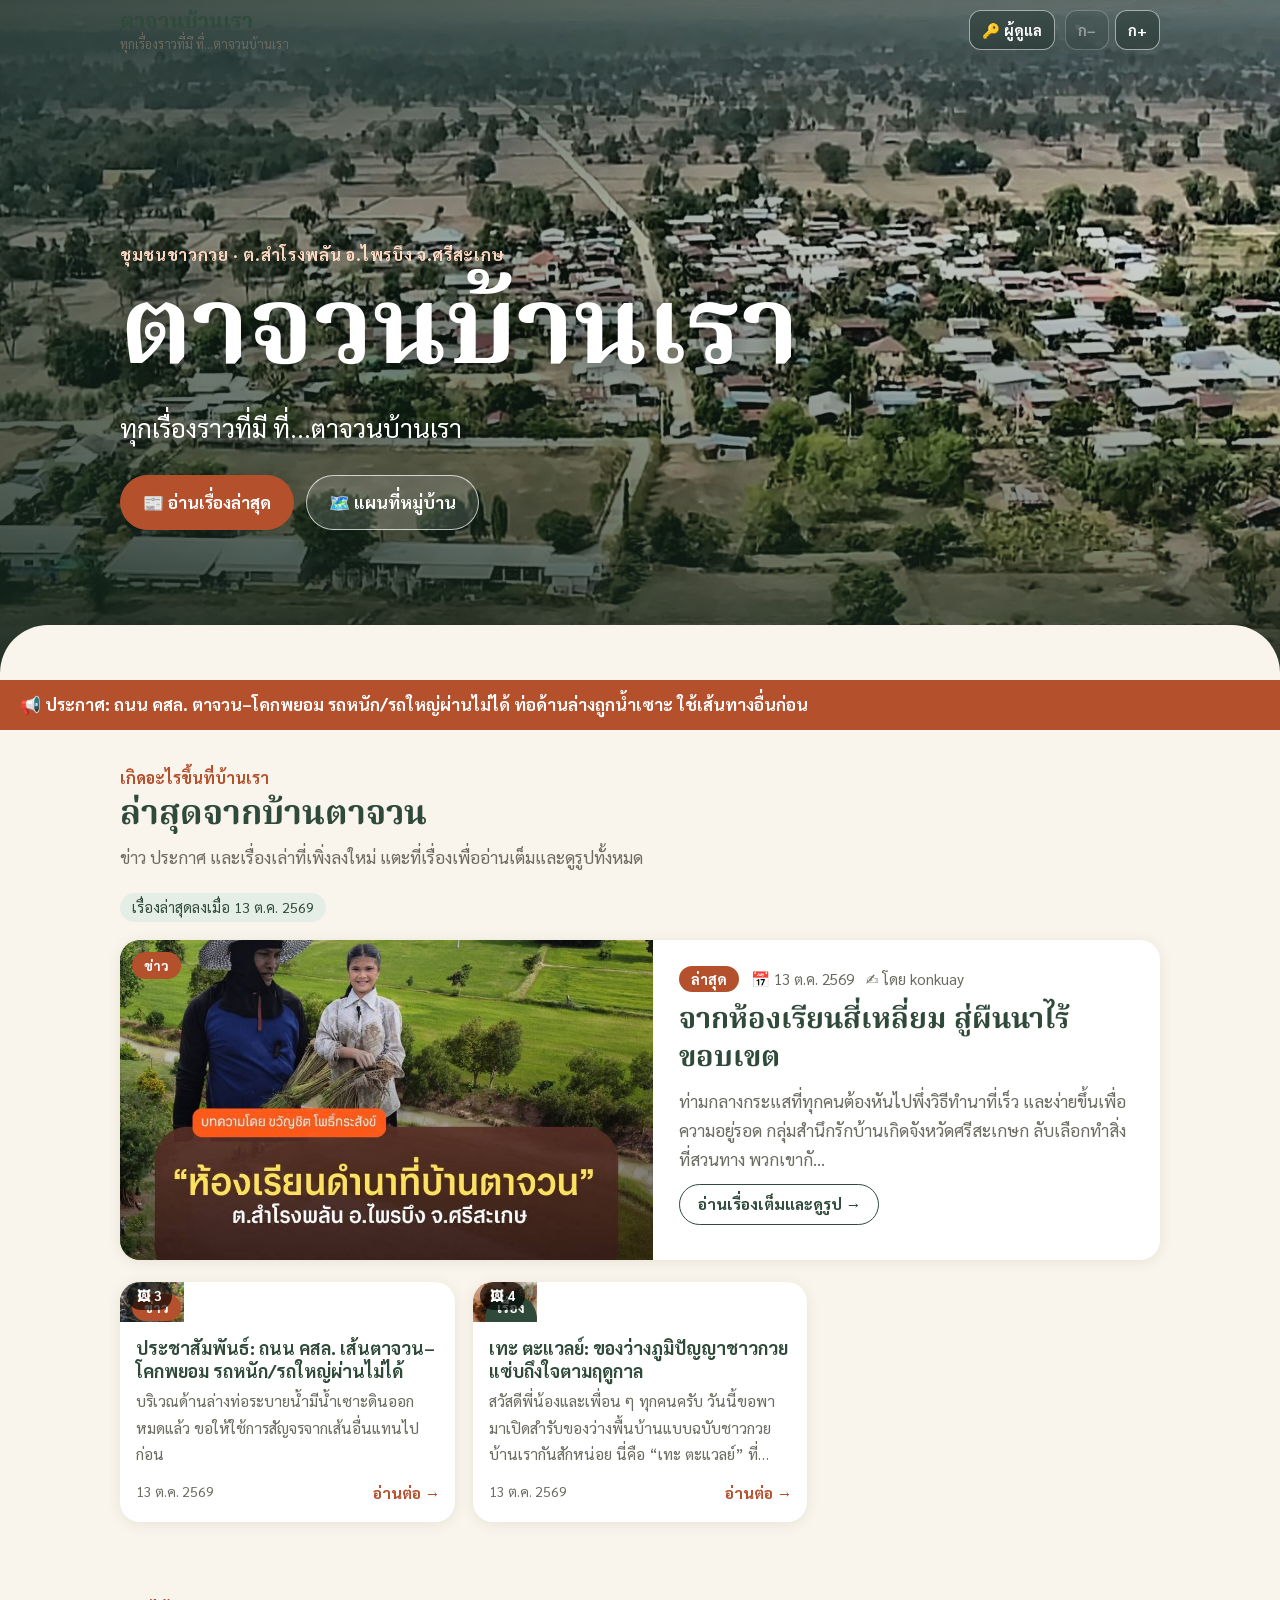
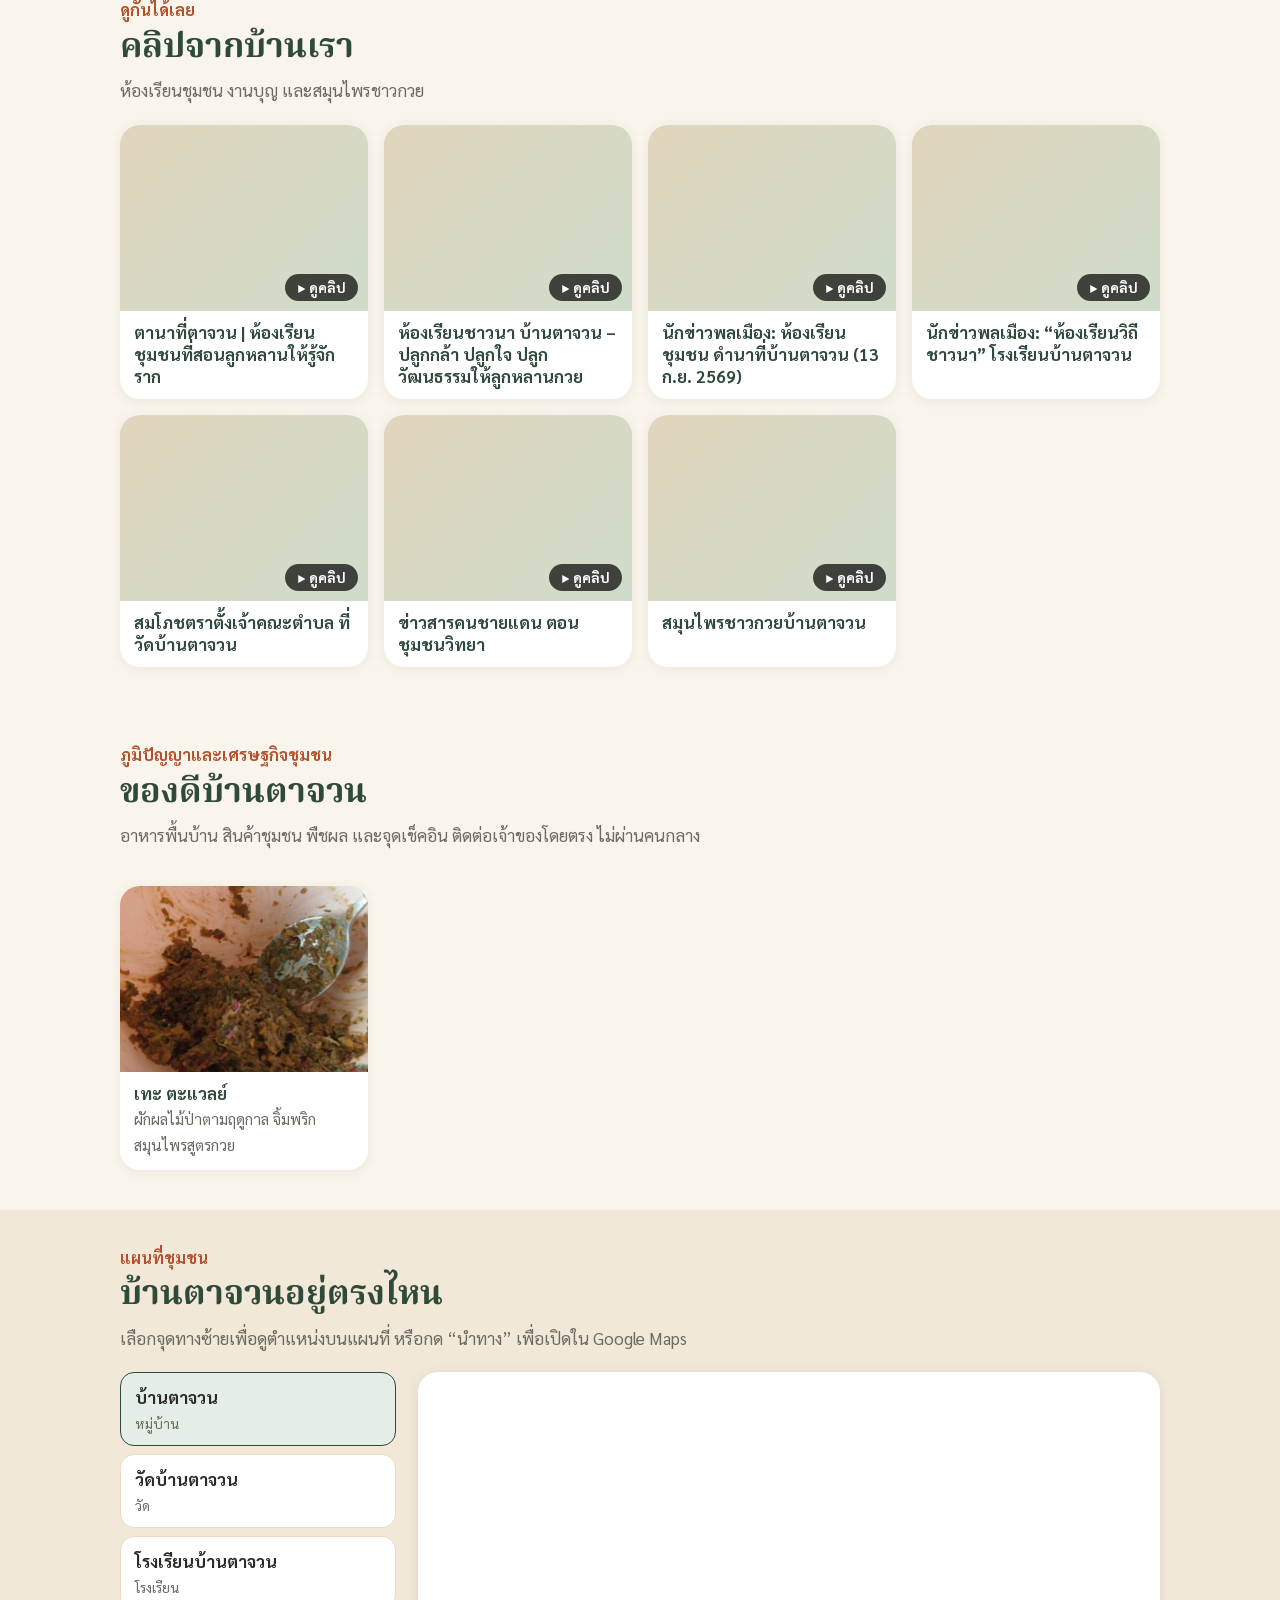
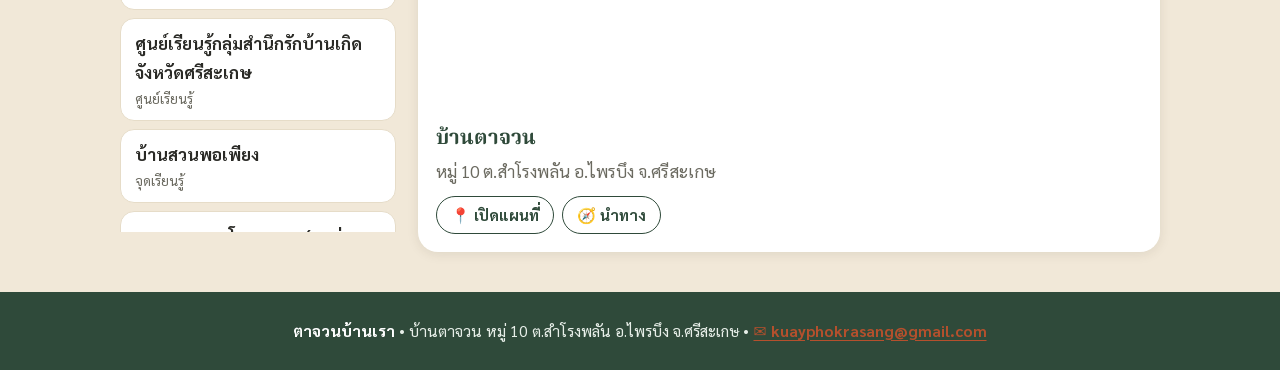
==== commit 2a9b518f: "Add files via upload" ====
--- a/index.html
+++ b/index.html
@@ -12,9 +12,9 @@
 <meta property="og:title" content="ตาจวนบ้านเรา | เว็บชุมชนบ้านตาจวน">
 <meta property="og:description" content="ข่าวสาร ภูมิปัญญาชาวกวย ของดี และเรื่องเล่าของคนบ้านตาจวน ต.สำโรงพลัน อ.ไพรบึง จ.ศรีสะเกษ">
 <meta property="og:url" content="https://YOUR-DOMAIN/">
-<meta property="og:image" content="https://YOUR-DOMAIN/hero.jpg">
-<meta property="og:image:width" content="2414">
-<meta property="og:image:height" content="938">
+<meta property="og:image" content="https://YOUR-DOMAIN/share.jpg">
+<meta property="og:image:width" content="1200">
+<meta property="og:image:height" content="630">
 <meta name="twitter:card" content="summary_large_image">
 <link rel="icon" href="data:image/svg+xml,%3Csvg xmlns='http://www.w3.org/2000/svg' viewBox='0 0 100 100'%3E%3Ctext y='.9em' font-size='90'%3E%F0%9F%8C%BE%3C/text%3E%3C/svg%3E">
 <meta name="theme-color" content="#2f4a3a">
@@ -170,6 +170,7 @@
 
 footer{background:var(--green);color:#e8efe9;text-align:center;padding:26px 0;font-size:.92rem}
 footer b{color:#fff}
+.urg{display:block;width:100%;border:0;text-align:left;background:var(--rust);color:#fff;padding:12px 20px;font-weight:700;cursor:pointer;line-height:1.5}.urg.s{cursor:default}
 </style>
 </head>
 <body>
@@ -296,11 +297,18 @@
 const strip=t=>String(t||"").split("\n").filter(l=>!isS(l.trim())).join("\n");
 function ex(t,ti){const L=strip(t).split("\n").map(x=>plain(x.trim())).filter(Boolean),dup=x=>ti&&ti.includes(x.slice(0,15)),l=L.find(x=>x.length>=40&&!dup(x))||L.find(x=>!dup(x))||L[0]||"";return l.length>150?l.slice(0,148).trimEnd()+"…":l}
 const hid=new Set(P.flatMap(p=>[p.orig,p.title]).filter(Boolean));
-[STORIES,NEWS].forEach(a=>{for(let i=a.length-1;i>=0;i--)if(hid.has(a[i][1]))a.splice(i,1)});
+[[STORIES,1],[NEWS,1],[VIDEOS,1],[GOODS,1],[HEROES,0],[PLACES,0]].forEach(([a,k])=>{for(let i=a.length-1;i>=0;i--)if(hid.has(a[i][k]))a.splice(i,1)});
+let URG=null;
 P.filter(p=>p.t!=="x").slice().reverse().forEach(p=>{
- if(p.t==="p"){PLACES.unshift([p.title,"สถานที่",p.pin||p.title,p.body||""]);return}
+ if(p.t==="cfg"){Object.assign(SITE,p.v||{});return}
+ const ph0=(p.photos&&p.photos[0]&&p.photos[0].src)||"";
+ if(p.t==="v"){const id=yt((p.links&&p.links.map(l=>l[1]).find(yt))||(p.link&&p.link.url)||"");if(id)VIDEOS.unshift([id,p.title]);return}
+ if(p.t==="g"){GOODS.unshift([p.cat||"อื่น ๆ",p.title,p.body||"",p.price||"",ph0]);if(p.pin)PLACES.unshift([p.title,p.cat||"ของดี",p.pin,p.price||""]);return}
+ if(p.t==="h"){HEROES.unshift([p.title,p.body||"",ph0]);return}
+ if(p.t==="p"){PLACES.unshift([p.title,p.cat||"สถานที่",p.pin||p.title,p.body||""]);return}
  let pl="";if(p.pin){const ex=PLACES.find(x=>x[2]===p.pin);if(ex)pl=ex[0];else{pl=p.title;PLACES.unshift([p.title,"จากโพสต์",p.pin,""])}}
- (p.t==="n"?NEWS:STORIES).unshift([p.date||"",p.title,ex(p.body,p.title),strip(p.body),(p.photos||[]).map(x=>[x.src,x.cap||"",x.th||""]),p.link&&p.link.url?[["ดูเพิ่มเติม",fixU(p.link.url)]]:[],pl,p.by||"",1])});
+ const row=[p.date||"",p.title,ex(p.body,p.title),strip(p.body),(p.photos||[]).map(x=>[x.src,x.cap||""]),(p.links&&p.links.length?p.links.filter(l=>l&&l[1]).map(l=>[l[0]||"ดูเพิ่มเติม",fixU(l[1])]):p.link&&p.link.url?[["ดูเพิ่มเติม",fixU(p.link.url)]]:[]),pl,p.by||"",1];
+ (p.t==="s"?STORIES:NEWS).unshift(row);if(p.t==="a"&&p.urgent)URG=row});
 
 [...NEWS,...STORIES].forEach(n=>{n[2]=plain(strip(n[2]));n[3]=strip(n[3])});
 /* รวมข่าว + เรื่องเล่า เรียงใหม่สุดก่อน */
@@ -318,7 +326,7 @@
 function fig(p){const g=el("figure","ph");g.append(img(p[0],p[1]));if(p[1])g.append(rich(el("figcaption"),p[1]));return g}
 const isN=t=>t==="ข่าว";
 function pic(n,tag,cls){const p=el("div",cls,isN(tag)?"📰":"📖"),cv=n[4]&&n[4][0];
- if(cv)p.append(img(cv[2]||cv[0],n[1]));p.append(el("span","chip"+(isN(tag)?" n":""),tag));
+ if(cv)p.append(img(cv[0],n[1]));p.append(el("span","chip"+(isN(tag)?" n":""),tag));
  if(n[4]&&n[4].length>1)p.append(el("span","pcount","🖼 "+n[4].length));return p}
 function card(n,tag){const a=el("button","card"),p=pic(n,tag,"cpic");
  const b=el("div","cb"),h=el("h4"),m=el("div","cmeta");put(h,n[1]);
@@ -346,6 +354,10 @@
 $("dlg").addEventListener("close",()=>{$("dbody").replaceChildren();if(/^#r=/.test(location.hash))try{history.replaceState(null,"",location.pathname+location.search)}catch(e){}});
 $("dlg").onclick=e=>{if(e.target===$("dlg"))$("dlg").close()};
 
+/* แถบประกาศด่วน + ช่องทางติดต่อท้ายเว็บ */
+{let b=null;if(URG){b=el("button","urg","📢 ประกาศ: "+URG[1]+"  อ่านต่อ →");b.onclick=()=>openFull(URG,"ข่าว")}else if(SITE.notice){b=el("div","urg s","📢 "+SITE.notice)}
+ if(b)$("latest").before(b);
+ [SITE.phone&&el("span","","📞 "+SITE.phone),SITE.facebookUrl&&aLink(fixU(SITE.facebookUrl),"Facebook","tl"),SITE.youtubeUrl&&aLink(fixU(SITE.youtubeUrl),"YouTube","tl"),SITE.email&&aLink("mailto:"+SITE.email,"✉ "+SITE.email,"tl")].filter(Boolean).forEach(n=>$("fs").parentNode.append(" • ",n))}
 /* ล่าสุด */
 if(FEED.length){
  if(FEED[0].n[0])$("upd").textContent="เรื่องล่าสุดลงเมื่อ "+FEED[0].n[0];
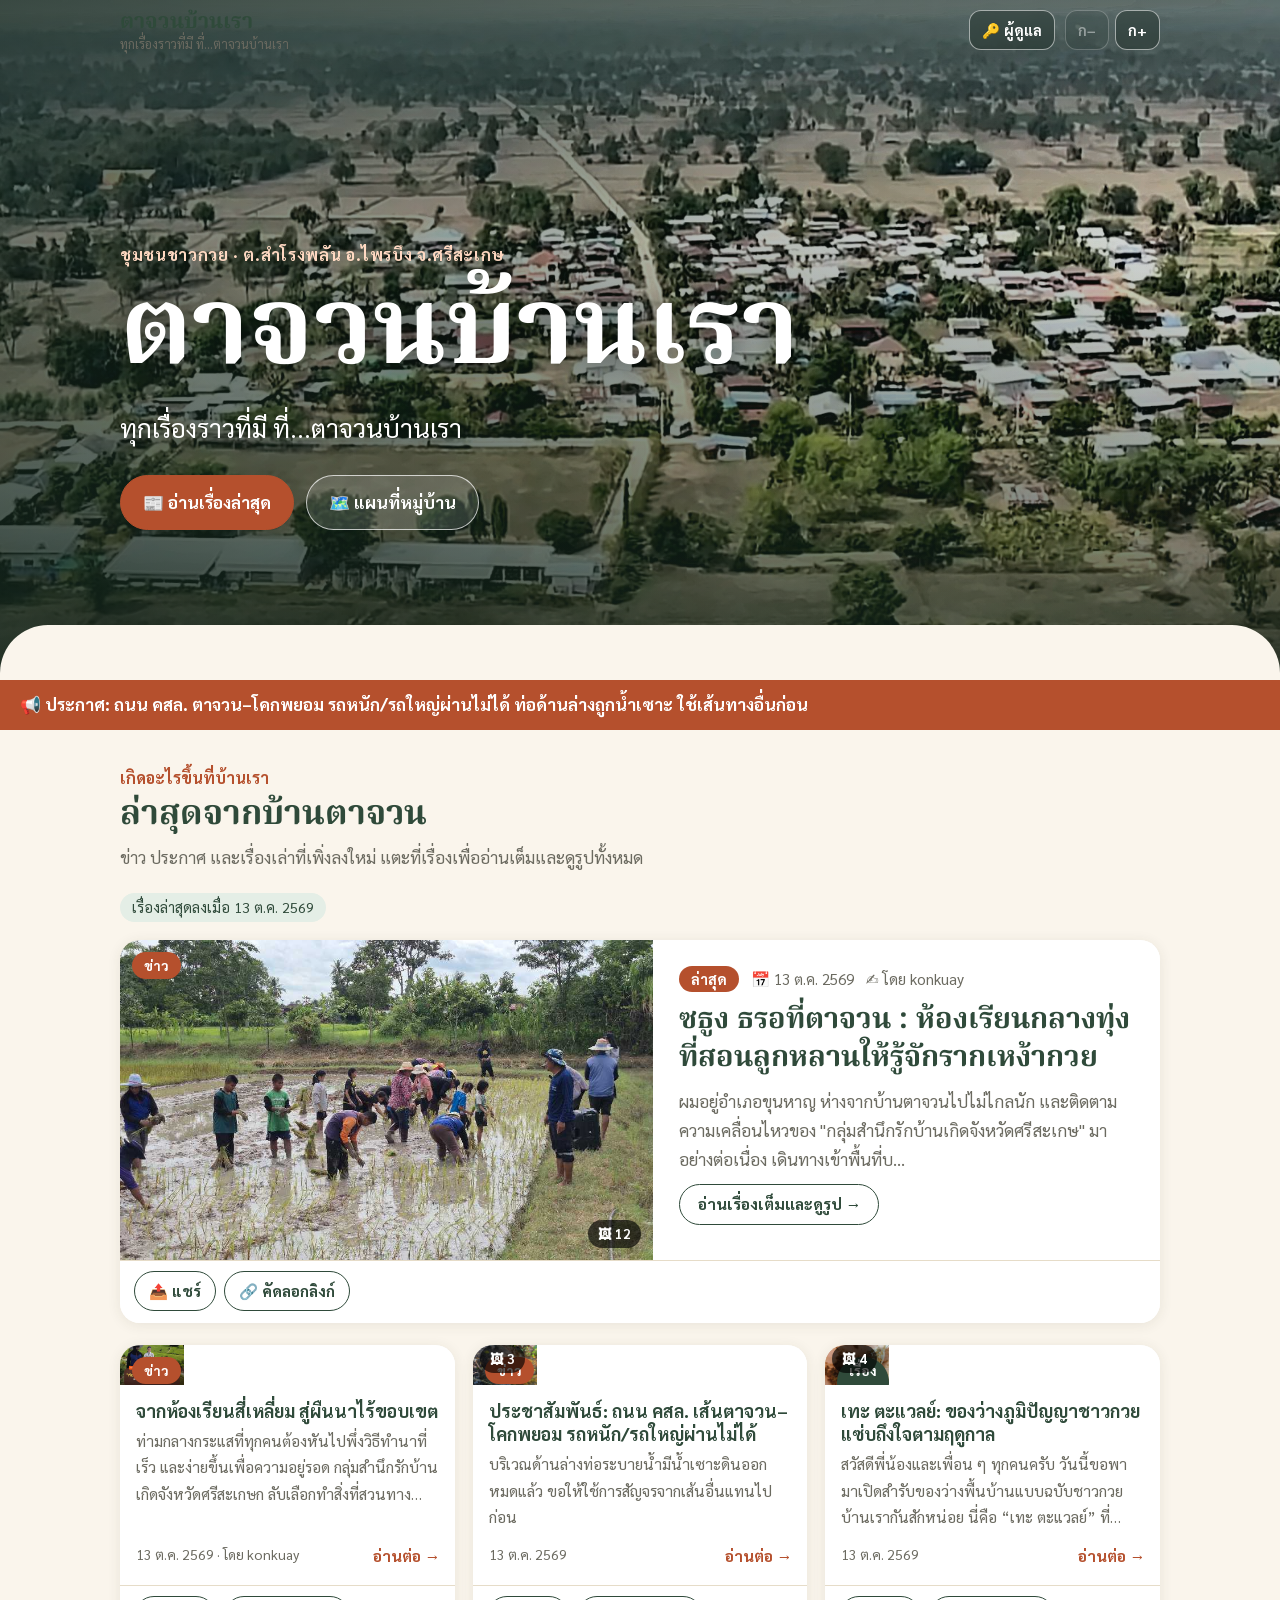
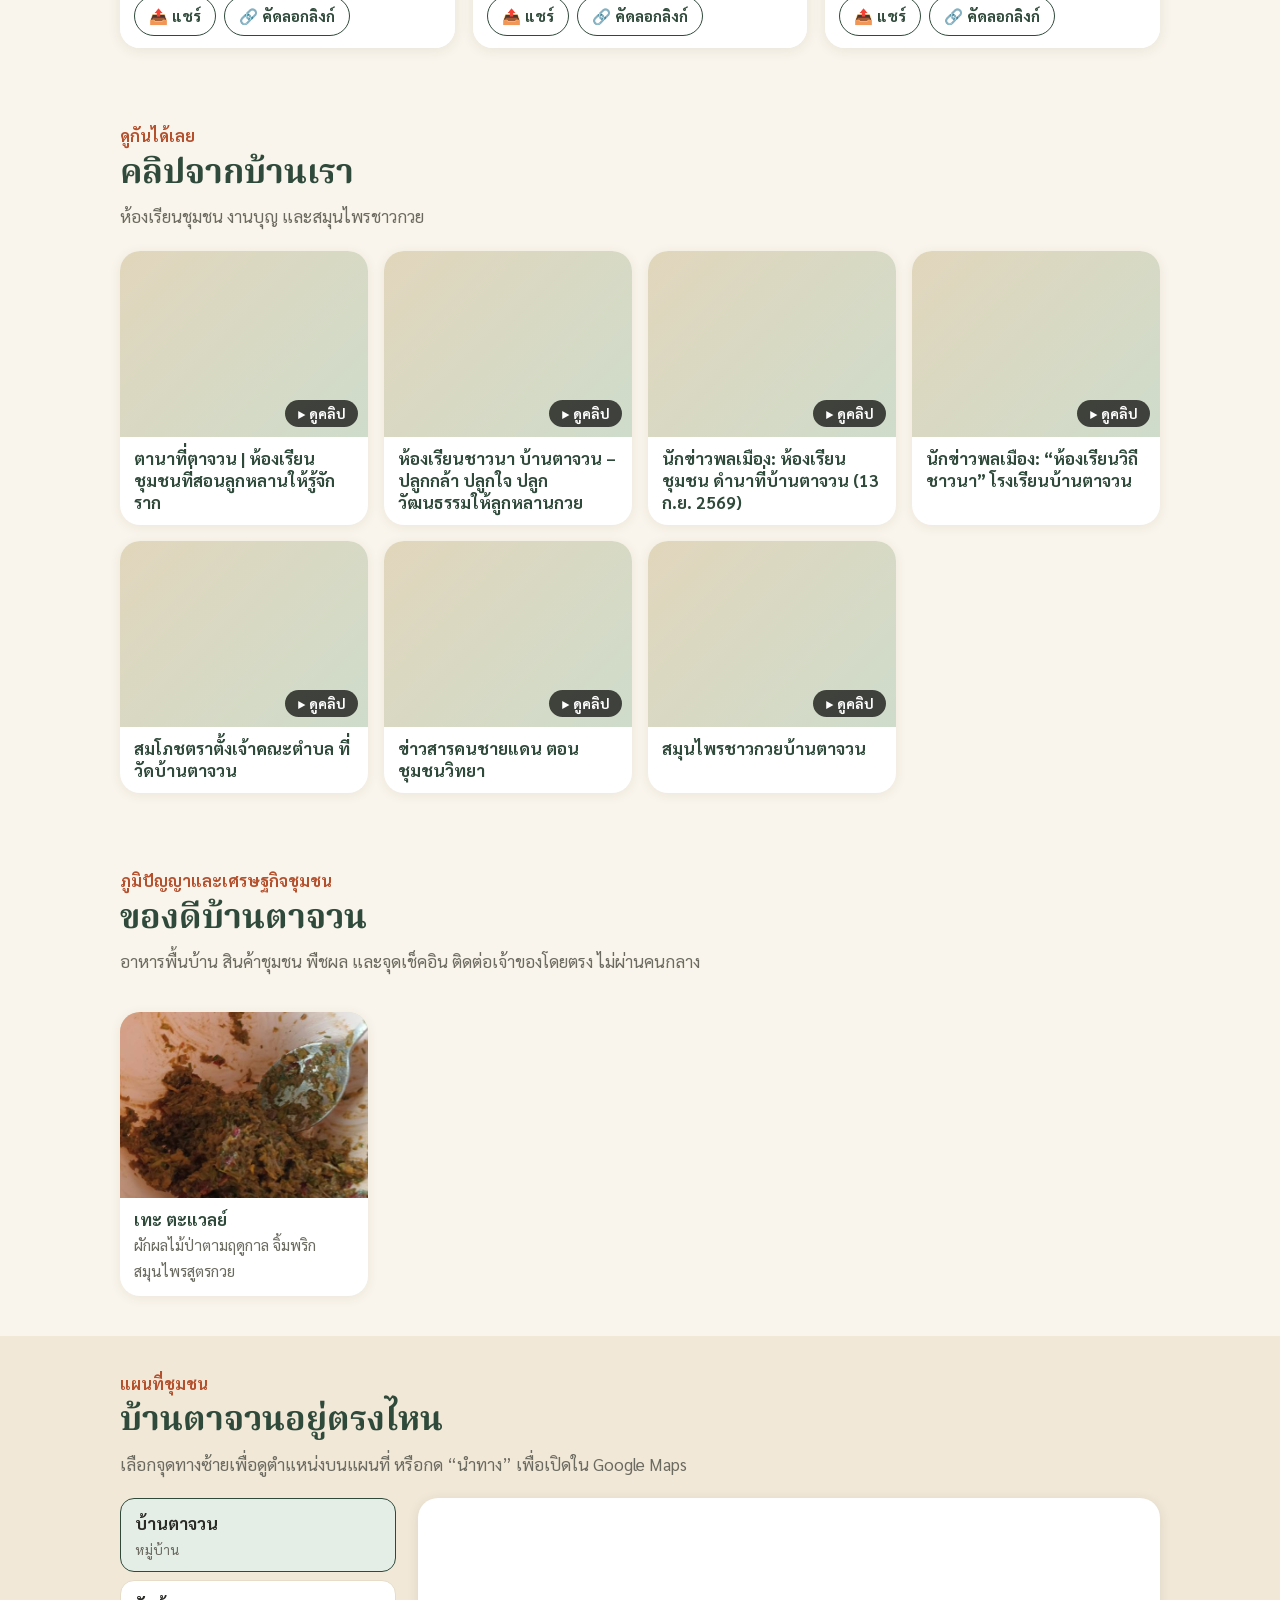
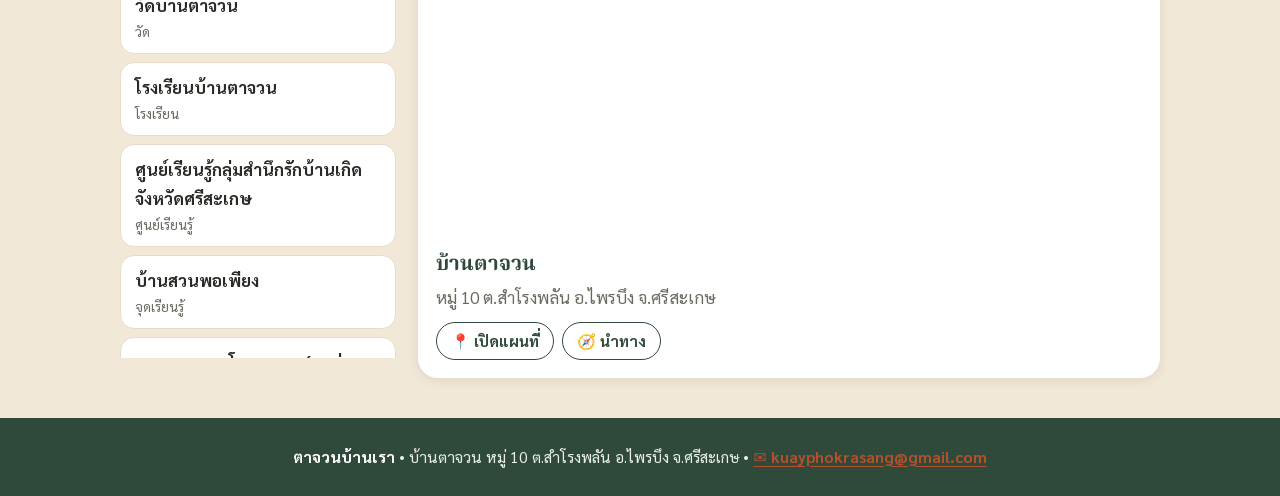
==== commit 33b7cb29: "Add files via upload" ====
--- a/index.html
+++ b/index.html
@@ -168,6 +168,25 @@
 .totop{position:fixed;right:16px;bottom:18px;z-index:40;border:0;border-radius:999px;background:var(--green);color:#fff;font-weight:700;font-size:1rem;padding:10px 16px;cursor:pointer;box-shadow:0 4px 16px rgba(0,0,0,.3);display:flex;gap:6px;align-items:center}
 .totop span{font-size:.85rem}
 
+/* ---------- แชร์/คัดลอก + วิดีโอที่อัปโหลด ---------- */
+.cw{display:flex;flex-direction:column;background:#fff;border-radius:var(--r);overflow:hidden;box-shadow:0 2px 14px rgba(60,50,30,.09);transition:transform .2s,box-shadow .2s}
+.cw:hover{transform:translateY(-3px);box-shadow:0 8px 26px rgba(60,50,30,.16)}
+.cw.fw{margin-bottom:22px}
+.cw>.card,.cw>.feat{box-shadow:none;border-radius:0;flex:1;margin:0;width:100%}
+.cw>.card:hover,.cw>.feat:hover{transform:none;box-shadow:none}
+.act{display:flex;flex-wrap:wrap;gap:8px;padding:10px 14px 12px;border-top:1px solid var(--line);background:#fff}
+.act .btn,.sharebar .btn{min-height:40px;font-size:.9rem}
+.follow .act{padding:0;border:0;background:none}
+.sharebar{margin:0 0 16px}
+.btn.line{background:#06c755;border-color:#06c755;color:#fff}
+.btn.fb{background:#1877f2;border-color:#1877f2;color:#fff}
+.vf{margin:0 0 18px}.vf video{width:100%;display:block;border-radius:16px;background:#1d2a22;max-height:78vh}
+.fpic video,.cpic video{position:absolute;inset:0;width:100%;height:100%;object-fit:cover;pointer-events:none}
+.vplay.sm{width:48px;height:48px;font-size:1.2rem;padding-left:3px}
+.pcount.vc{right:auto;left:12px}
+.it .pic video{position:absolute;inset:0;width:100%;height:100%;object-fit:contain;background:#000}
+.it>.act{margin:8px 0 0;padding:10px 14px 0}
+
 footer{background:var(--green);color:#e8efe9;text-align:center;padding:26px 0;font-size:.92rem}
 footer b{color:#fff}
 .urg{display:block;width:100%;border:0;text-align:left;background:var(--rust);color:#fff;padding:12px 20px;font-weight:700;cursor:pointer;line-height:1.5}.urg.s{cursor:default}
@@ -282,6 +301,29 @@
  return rich(el("p"),x)}
 const plain=t=>String(t||"").replace(/\[([^\]]+)\]\(https?:\/\/[^\s)]+\)/g,"$1").replace(/(?:https?:\/\/|www\.)[^\s\u0E00-\u0E7F"'<>]+/gi,"").replace(/[ \t]{2,}/g," ").replace(/[:：]\s*$/,"").trim();
 const rid=n=>encodeURIComponent(n[1]);
+const tagIc=t=>t==="ข่าว"?"📰":t==="คลิป"?"🎬":"📖";
+const VRE=/^videos\/[\w.-]+\.(mp4|webm|mov|m4v|ogv)$/i;
+const upV=p=>(Array.isArray(p.videos)?p.videos:[]).filter(x=>x&&VRE.test(String(x.src))).map(x=>[x.src,x.cap||""]);
+/* แชร์ / คัดลอก */
+const baseU=()=>location.href.split("#")[0],postU=n=>baseU()+"#r="+rid(n);
+async function copyTxt(t){try{if(navigator.clipboard&&window.isSecureContext){await navigator.clipboard.writeText(t);return true}}catch(e){}
+ const a=document.createElement("textarea");a.value=t;a.readOnly=true;a.setAttribute("aria-hidden","true");a.style.cssText="position:fixed;left:0;top:0;width:1px;height:1px;opacity:0";
+ (document.querySelector("dialog[open]")||document.body).append(a);a.select();a.setSelectionRange(0,t.length);let r=false;try{r=document.execCommand("copy")}catch(e){}a.remove();return r}
+function flash(b,t){if(!b.dataset.o)b.dataset.o=b.textContent;b.textContent=t;clearTimeout(b._t);b._t=setTimeout(()=>{b.textContent=b.dataset.o},2200)}
+function postText(n){const body=String(n[3]||n[2]||"").split("\n").map(x=>x.trim()).filter(Boolean).join("\n\n");return n[1].replace(/^ตัวอย่าง:\s*/,"")+(n[0]?"\n📅 "+n[0]:"")+(body?"\n\n"+body:"")+"\n\n🌾 "+SITE.name+"\n"+postU(n)}
+function shareBar(n,full,more){const w=el("div",full?"btns sharebar":"act");w.setAttribute("role","group");w.setAttribute("aria-label","แชร์และคัดลอก");
+ const B=(t,c,f)=>{const b=el("button",c,t);b.type="button";b.onclick=e=>{e.stopPropagation();f(b)};return b},u=postU(n);
+ const sh=B("📤 แชร์",full?"btn sm":"btn alt sm",b=>{if(navigator.share)navigator.share({title:n[1],text:n[2]||n[1],url:u}).catch(()=>{});else copyTxt(u).then(ok=>flash(b,ok?"คัดลอกลิงก์แล้ว ✓":"คัดลอกไม่ได้"))});
+ const cl=B("🔗 คัดลอกลิงก์","btn alt sm",b=>copyTxt(u).then(ok=>flash(b,ok?"คัดลอกลิงก์แล้ว ✓":"คัดลอกไม่ได้")));
+ if(more)w.append(more);w.append(sh,cl);
+ if(full){w.append(B("📋 คัดลอกเนื้อหา","btn alt sm",b=>copyTxt(postText(n)).then(ok=>flash(b,ok?"คัดลอกเนื้อหาแล้ว ✓":"คัดลอกไม่ได้"))),
+  ext(el("a","btn line sm","💬 ส่งทาง LINE"),"https://social-plugins.line.me/lineit/share?url="+encodeURIComponent(u)),
+  ext(el("a","btn fb sm","👍 แชร์ Facebook"),"https://www.facebook.com/sharer/sharer.php?u="+encodeURIComponent(u)))}
+ return w}
+function wrapC(btn,n,cls){const w=el("div","cw"+(cls||""));w.append(btn,shareBar(n,false));return w}
+function vfig(v){const g=el("figure","vf"),x=document.createElement("video");x.controls=true;x.preload="metadata";x.playsInline=true;x.src=v[0];x.setAttribute("aria-label",v[1]||"วิดีโอ");
+ x.onerror=()=>{const m=el("p","tip","เล่นวิดีโอนี้ในหน้าเว็บไม่ได้ (ไฟล์อาจยังอัปโหลดไม่ครบ หรือเครื่องไม่รองรับรูปแบบนี้) ");m.append(aLink(v[0],"เปิด/ดาวน์โหลดวิดีโอ"));x.replaceWith(m)};
+ g.append(x);if(v[1])g.append(rich(el("figcaption"),v[1]));return g}
 
 /* หัวและท้ายเว็บ */
 document.title=SITE.name+" | เว็บชุมชนบ้านตาจวน";
@@ -298,16 +340,16 @@
 function ex(t,ti){const L=strip(t).split("\n").map(x=>plain(x.trim())).filter(Boolean),dup=x=>ti&&ti.includes(x.slice(0,15)),l=L.find(x=>x.length>=40&&!dup(x))||L.find(x=>!dup(x))||L[0]||"";return l.length>150?l.slice(0,148).trimEnd()+"…":l}
 const hid=new Set(P.flatMap(p=>[p.orig,p.title]).filter(Boolean));
 [[STORIES,1],[NEWS,1],[VIDEOS,1],[GOODS,1],[HEROES,0],[PLACES,0]].forEach(([a,k])=>{for(let i=a.length-1;i>=0;i--)if(hid.has(a[i][k]))a.splice(i,1)});
-let URG=null;
+let URG=null;const VUP=[];
 P.filter(p=>p.t!=="x").slice().reverse().forEach(p=>{
  if(p.t==="cfg"){Object.assign(SITE,p.v||{});return}
  const ph0=(p.photos&&p.photos[0]&&p.photos[0].src)||"";
- if(p.t==="v"){const id=yt((p.links&&p.links.map(l=>l[1]).find(yt))||(p.link&&p.link.url)||"");if(id)VIDEOS.unshift([id,p.title]);return}
+ if(p.t==="v"){const id=yt((p.links&&p.links.map(l=>l[1]).find(yt))||(p.link&&p.link.url)||"");if(id)VIDEOS.unshift([id,p.title]);const vs=upV(p);if(vs.length)VUP.unshift([p.date||"",p.title,ex(p.body,p.title),strip(p.body),[],[],"",p.by||"",1,vs]);return}
  if(p.t==="g"){GOODS.unshift([p.cat||"อื่น ๆ",p.title,p.body||"",p.price||"",ph0]);if(p.pin)PLACES.unshift([p.title,p.cat||"ของดี",p.pin,p.price||""]);return}
  if(p.t==="h"){HEROES.unshift([p.title,p.body||"",ph0]);return}
  if(p.t==="p"){PLACES.unshift([p.title,p.cat||"สถานที่",p.pin||p.title,p.body||""]);return}
  let pl="";if(p.pin){const ex=PLACES.find(x=>x[2]===p.pin);if(ex)pl=ex[0];else{pl=p.title;PLACES.unshift([p.title,"จากโพสต์",p.pin,""])}}
- const row=[p.date||"",p.title,ex(p.body,p.title),strip(p.body),(p.photos||[]).map(x=>[x.src,x.cap||""]),(p.links&&p.links.length?p.links.filter(l=>l&&l[1]).map(l=>[l[0]||"ดูเพิ่มเติม",fixU(l[1])]):p.link&&p.link.url?[["ดูเพิ่มเติม",fixU(p.link.url)]]:[]),pl,p.by||"",1];
+ const vs=upV(p),row=[p.date||"",p.title,ex(p.body,p.title),strip(p.body),(p.photos||[]).map(x=>[x.src,x.cap||""]),(p.links&&p.links.length?p.links.filter(l=>l&&l[1]).map(l=>[l[0]||"ดูเพิ่มเติม",fixU(l[1])]):p.link&&p.link.url?[["ดูเพิ่มเติม",fixU(p.link.url)]]:[]),pl,p.by||"",1,vs];
  (p.t==="s"?STORIES:NEWS).unshift(row);if(p.t==="a"&&p.urgent)URG=row});
 
 [...NEWS,...STORIES].forEach(n=>{n[2]=plain(strip(n[2]));n[3]=strip(n[3])});
@@ -325,30 +367,31 @@
 /* การ์ด + หน้าต่างอ่านเต็ม */
 function fig(p){const g=el("figure","ph");g.append(img(p[0],p[1]));if(p[1])g.append(rich(el("figcaption"),p[1]));return g}
 const isN=t=>t==="ข่าว";
-function pic(n,tag,cls){const p=el("div",cls,isN(tag)?"📰":"📖"),cv=n[4]&&n[4][0];
- if(cv)p.append(img(cv[0],n[1]));p.append(el("span","chip"+(isN(tag)?" n":""),tag));
- if(n[4]&&n[4].length>1)p.append(el("span","pcount","🖼 "+n[4].length));return p}
+function pic(n,tag,cls){const p=el("div",cls,tagIc(tag)),cv=n[4]&&n[4][0],vs=n[9]||[];
+ if(cv)p.append(img(cv[0],n[1]));else if(vs[0]){const v=document.createElement("video");v.src=vs[0][0]+"#t=0.1";v.preload="metadata";v.muted=true;v.playsInline=true;v.setAttribute("aria-hidden","true");v.onerror=()=>v.remove();p.append(v,el("span","vplay sm","▶"))}
+ p.append(el("span","chip"+(isN(tag)?" n":""),tag));
+ if(n[4]&&n[4].length>1)p.append(el("span","pcount","🖼 "+n[4].length));
+ if(vs.length)p.append(el("span","pcount vc","🎬 "+vs.length));return p}
 function card(n,tag){const a=el("button","card"),p=pic(n,tag,"cpic");
  const b=el("div","cb"),h=el("h4"),m=el("div","cmeta");put(h,n[1]);
  m.append(el("span","cdt",[n[0],n[7]&&"โดย "+n[7]].filter(Boolean).join(" · ")),el("span","go","อ่านต่อ →"));
- b.append(h,el("p","",n[2]),m);a.append(p,b);a.onclick=()=>openFull(n,tag);return a}
+ b.append(h,el("p","",n[2]),m);a.append(p,b);a.onclick=()=>openFull(n,tag);return wrapC(a,n)}
 function feat(n,tag){const a=el("button","feat"),p=pic(n,tag,"fpic");
  const b=el("div","fb"),m=el("div","dmeta"),h=el("h3");
  m.append(el("span","tag new","ล่าสุด"));if(n[0])m.append(el("span","mute","📅 "+n[0]));if(n[7])m.append(el("span","mute","✍ โดย "+n[7]));put(h,n[1]);
- b.append(m,h,el("p","",n[2]),el("span","go","อ่านเรื่องเต็มและดูรูป →"));a.append(p,b);a.onclick=()=>openFull(n,tag);return a}
+ b.append(m,h,el("p","",n[2]),el("span","go","อ่านเรื่องเต็มและดูรูป →"));a.append(p,b);a.onclick=()=>openFull(n,tag);return wrapC(a,n," fw")}
 function openFull(n,tag){const c=$("dbody");c.replaceChildren();const ph=n[4]||[];
  if(ph[0]){const hf=el("figure","dhero");hf.append(img(ph[0][0],ph[0][1]));if(ph[0][1])hf.append(rich(el("figcaption"),ph[0][1]));c.append(hf)}
- const m=el("div","dmeta"),h=el("h2");m.append(el("span","tag"+(isN(tag)?" nw":""),(isN(tag)?"📢 ":"📖 ")+tag));
- if(n[0])m.append(el("span","mute","📅 "+n[0]));if(n[7])m.append(el("span","mute","✍ โดย "+n[7]));put(h,n[1]);c.append(m,h);
+ const m=el("div","dmeta"),h=el("h2");m.append(el("span","tag"+(isN(tag)?" nw":""),(isN(tag)?"📢 ":tag==="คลิป"?"🎬 ":"📖 ")+tag));
+ if(n[0])m.append(el("span","mute","📅 "+n[0]));if(n[7])m.append(el("span","mute","✍ โดย "+n[7]));put(h,n[1]);c.append(m,h,shareBar(n,true));
  String(n[3]||n[2]).split("\n").map(x=>x.trim()).filter(Boolean).forEach(x=>{
   if(/^[“"].+[”"]$/.test(x)){c.append(el("blockquote","pq",x));return}
   if(/^(คำแนะนำ|หมายเหตุ|ข้อควรระวัง)/.test(x)){const t=el("div","tip");t.append(el("b","","💡 "));rich(t,x);c.append(t);return}
   c.append(para(x))});
+ const vs=n[9]||[];if(vs.length){c.append(el("h3","pgt","🎬 วิดีโอ"));vs.forEach(v=>c.append(vfig(v)))}
  if(ph.length>1){c.append(el("h3","pgt","ภาพเพิ่มเติม"));const g=el("div","pgrid"+(ph.length===2?" one":""));ph.slice(1).forEach(p=>g.append(fig(p)));c.append(g)}
  const LK=(n[5]||[]).filter(l=>l&&l[1]).map(l=>[l[0],fixU(l[1])]);LK.filter(l=>yt(l[1])).forEach(l=>c.append(vid(l[1])));const bx=el("div","btns lk");links(bx,LK.filter(l=>!yt(l[1])));const pl=n[6]&&PLACES.find(p=>p[0]===n[6]);if(pl){pinBtns(bx,pl[2]);const sh=el("button","btn alt sm","🗺️ ดูบนแผนที่ชุมชน");sh.onclick=()=>{$("dlg").close();selPlace(PLACES.indexOf(pl));$("map").scrollIntoView()};bx.append(sh)}if(bx.children.length)c.append(bx);
- const f=el("div","follow"),sh=el("button","btn sm","📤 ส่งต่อให้เพื่อนและญาติ");
- f.append(el("p","","💚 ติดตามเรื่องราวบ้านตาจวนได้ที่เว็บนี้ ส่งต่อให้คนบ้านเราที่อยู่ไกลได้เลย"),sh);c.append(f);
- sh.onclick=()=>{const u=location.origin+location.pathname+"#r="+rid(n);if(navigator.share)navigator.share({title:n[1],text:n[2],url:u}).catch(()=>{});else{try{navigator.clipboard.writeText(u)}catch(e){}sh.textContent="คัดลอกลิงก์แล้ว ✓"}};
+ const f=el("div","follow");f.append(el("p","","💚 ติดตามเรื่องราวบ้านตาจวนได้ที่เว็บนี้ ส่งต่อให้คนบ้านเราที่อยู่ไกลได้เลย"),shareBar(n,false));c.append(f);
  try{history.replaceState(null,"","#r="+rid(n))}catch(e){}$("dlg").showModal();$("dlg").scrollTop=0}
 $("dx").onclick=()=>$("dlg").close();
 $("dlg").addEventListener("close",()=>{$("dbody").replaceChildren();if(/^#r=/.test(location.hash))try{history.replaceState(null,"",location.pathname+location.search)}catch(e){}});
@@ -365,9 +408,14 @@
  FEED.slice(1).forEach(f=>$("feed").append(card(f.n,f.tag)));
 }else $("feat").append(el("p","mute","ยังไม่มีเรื่องใหม่ แวะมาติดตามได้เสมอ"));
 /* คลิป */
-if(!VIDEOS.length)$("media").classList.add("hide");
+if(!VIDEOS.length&&!VUP.length)$("media").classList.add("hide");
 VIDEOS.forEach(v=>{const a=el("a","it"),p=el("div","pic");p.append(img("https://i.ytimg.com/vi/"+v[0]+"/mqdefault.jpg",v[1]),el("span","play","▶ ดูคลิป"));
  ext(a,"https://www.youtube.com/watch?v="+v[0]);a.append(p,el("h4","",v[1]));$("vids").append(a)});
+VUP.forEach(n=>{const d=el("div","it"),p=el("div","pic"),hh=el("h4"),v=document.createElement("video");
+ v.controls=true;v.preload="metadata";v.playsInline=true;v.src=n[9][0][0];v.setAttribute("aria-label",n[1]);v.onerror=()=>p.replaceChildren(el("span","","เล่นวิดีโอไม่ได้"));p.append(v);
+ put(hh,n[1]);d.append(p,hh);if(n[2])d.append(el("p","",n[2]));
+ const ob=el("button","btn alt sm","📖 ดูรายละเอียด");ob.type="button";ob.onclick=()=>openFull(n,"คลิป");
+ d.append(shareBar(n,false,ob));$("vids").append(d)});
 
 const real=a=>a.filter(r=>!isS(r[0])&&!isS(r[1]||""));
 
@@ -403,7 +451,7 @@
 /* หัวเว็บโปร่งบนภาพ แล้วทึบเมื่อเลื่อนลง */
 (function(){const h=document.querySelector("header");const u=$("up");const f=()=>{h.classList.toggle("solid",scrollY>window.innerHeight*.45);u.classList.toggle("hide",scrollY<window.innerHeight*.8)};u.onclick=()=>scrollTo({top:0,behavior:"smooth"});addEventListener("scroll",f,{passive:true});f()})();
 /* เปิดเรื่องที่แชร์ลิงก์มาโดยตรง (#r=ชื่อเรื่อง) */
-(function(){const m=location.hash.match(/^#r=(.+)$/);if(!m)return;let t;try{t=decodeURIComponent(m[1])}catch(e){return}const f=FEED.find(x=>x.n[1]===t);if(f)openFull(f.n,f.tag)})();
+(function(){const m=location.hash.match(/^#r=(.+)$/);if(!m)return;let t;try{t=decodeURIComponent(m[1])}catch(e){return}const f=FEED.find(x=>x.n[1]===t);if(f)openFull(f.n,f.tag);else{const u=VUP.find(x=>x[1]===t);if(u)openFull(u,"คลิป")}})();
 </script>
 </body>
 </html>
